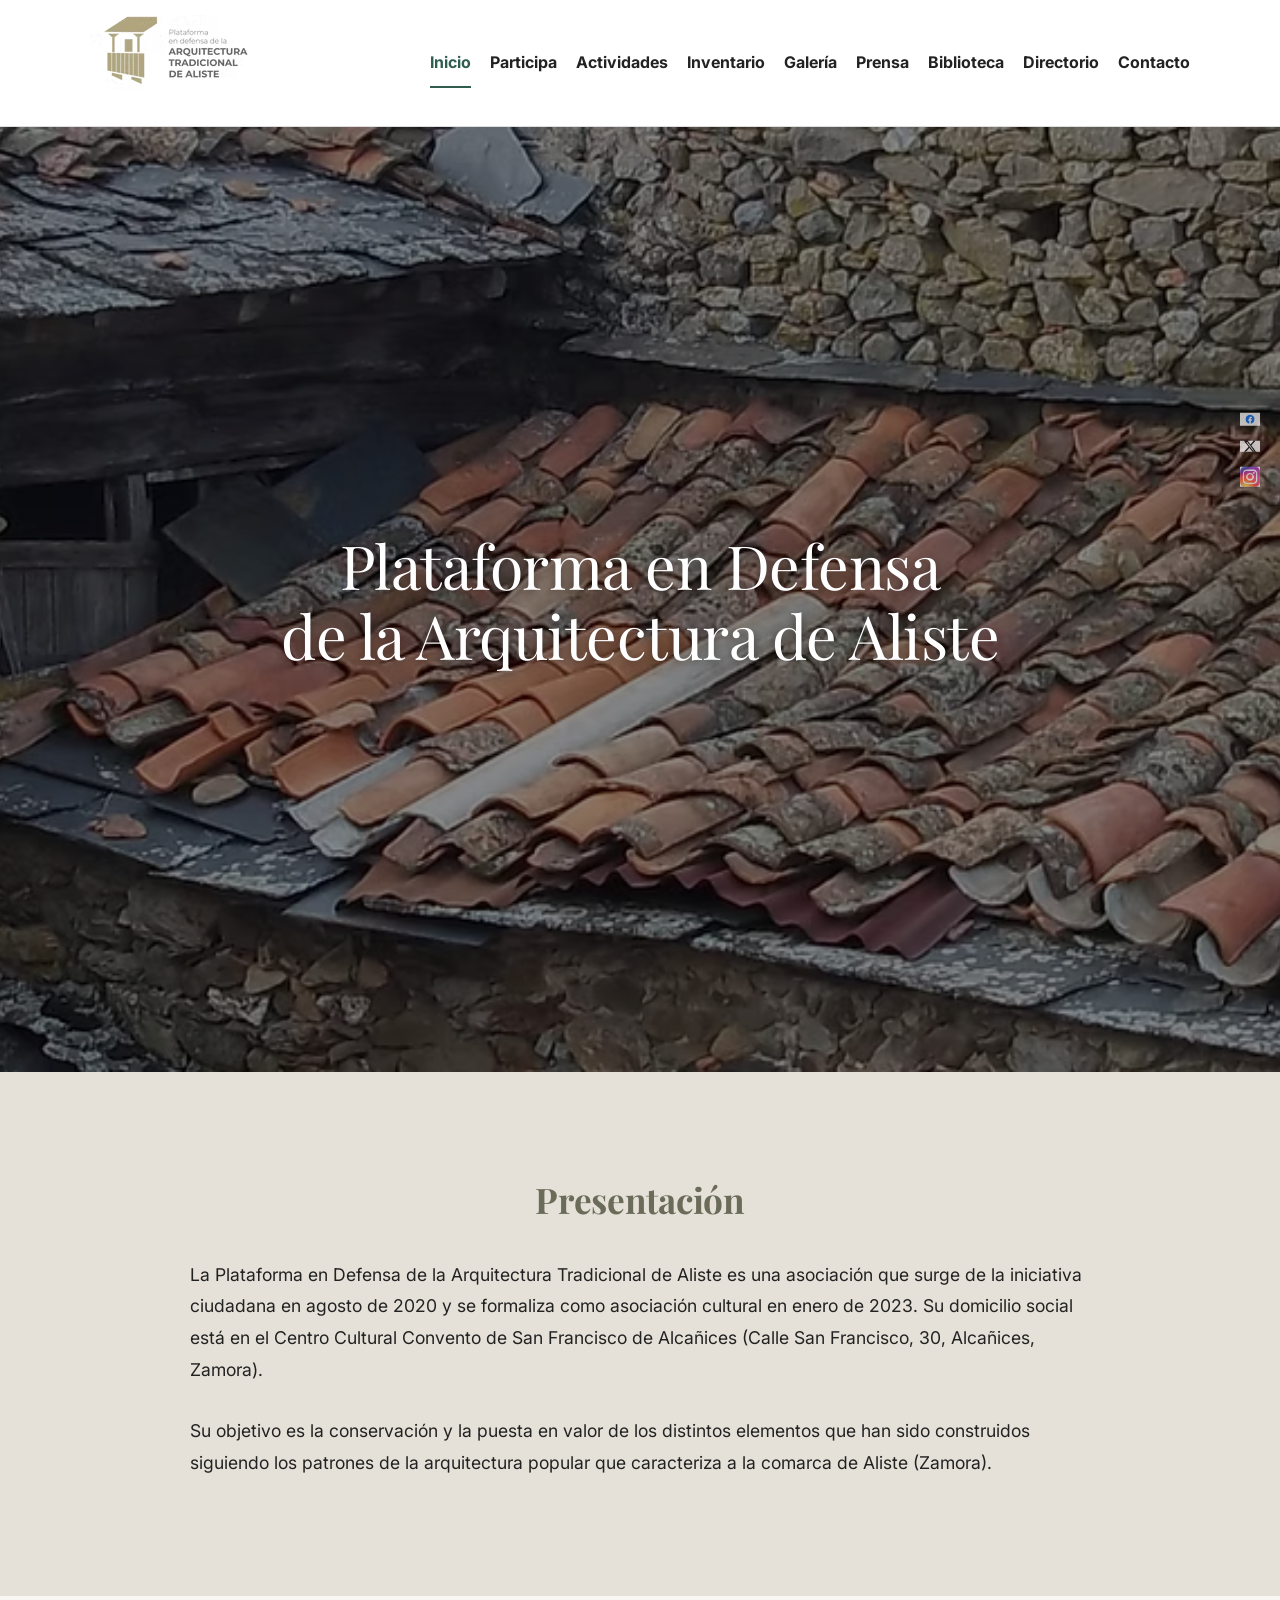
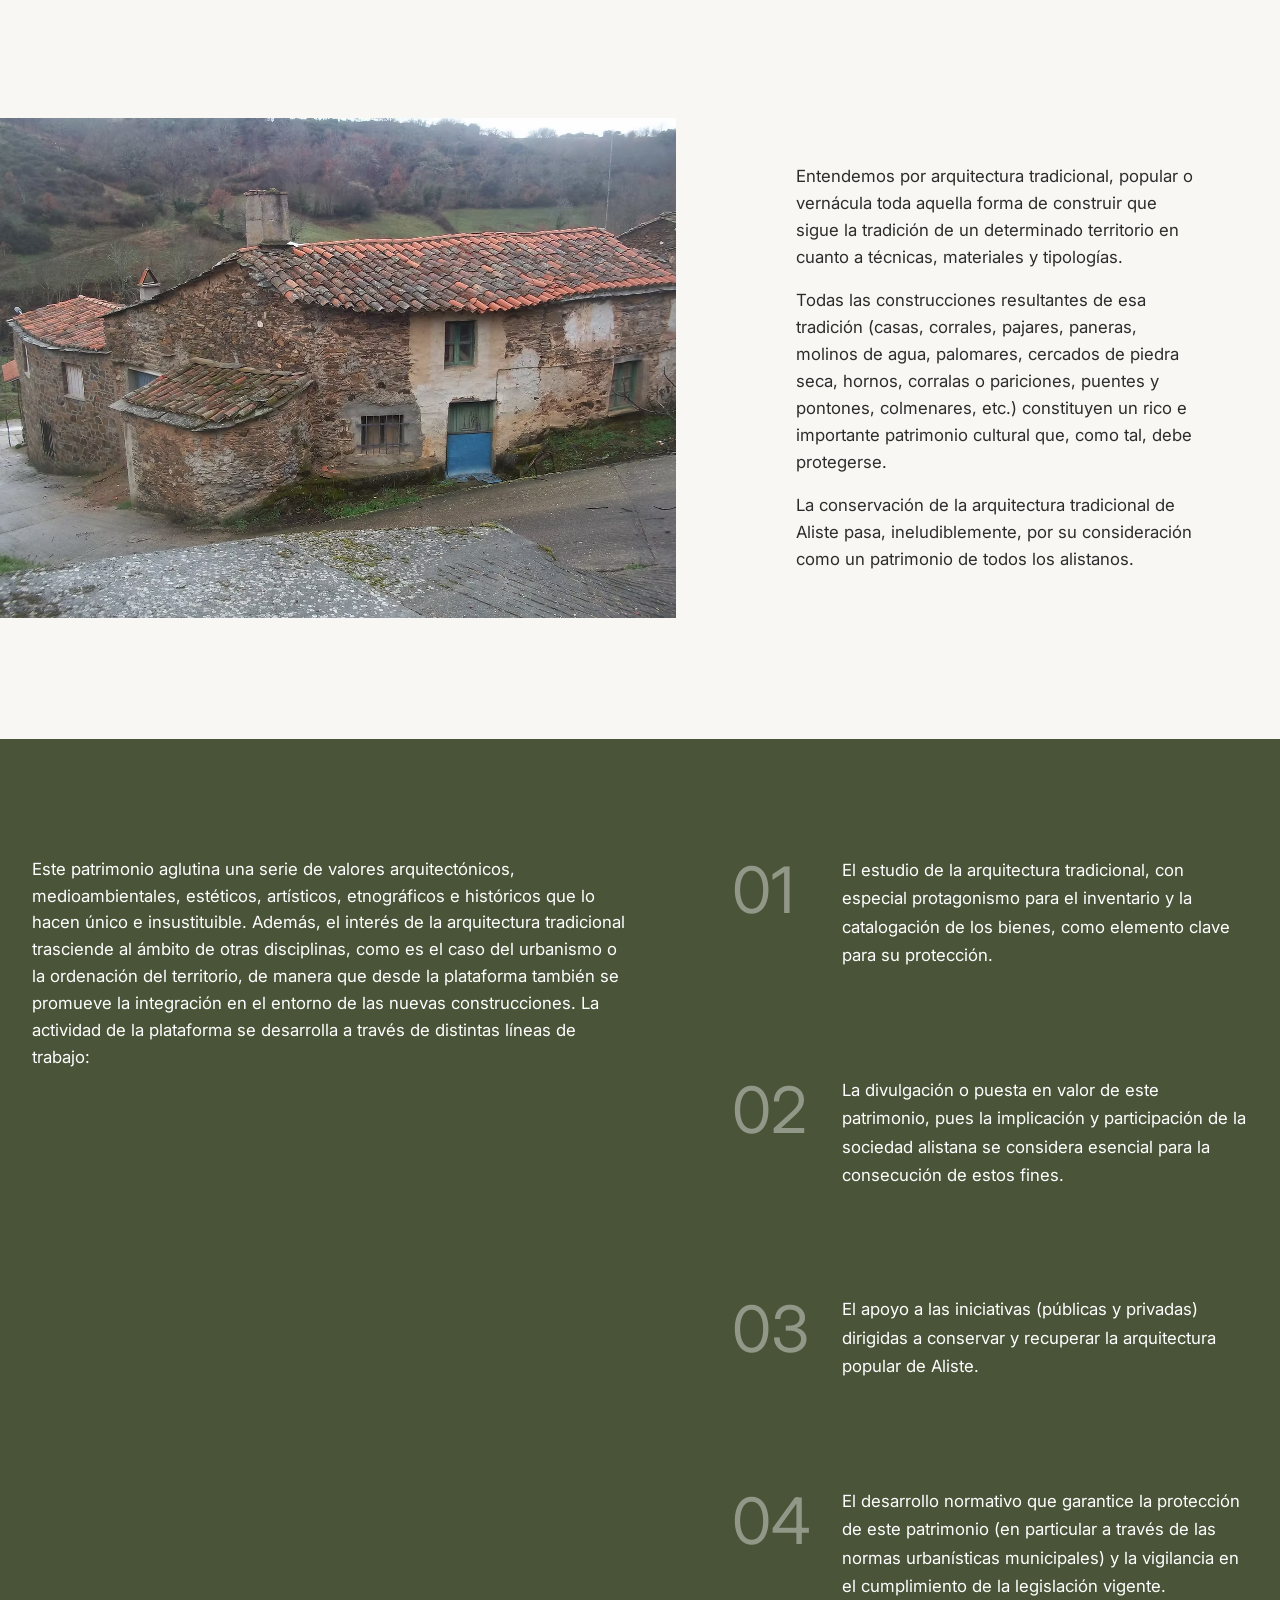
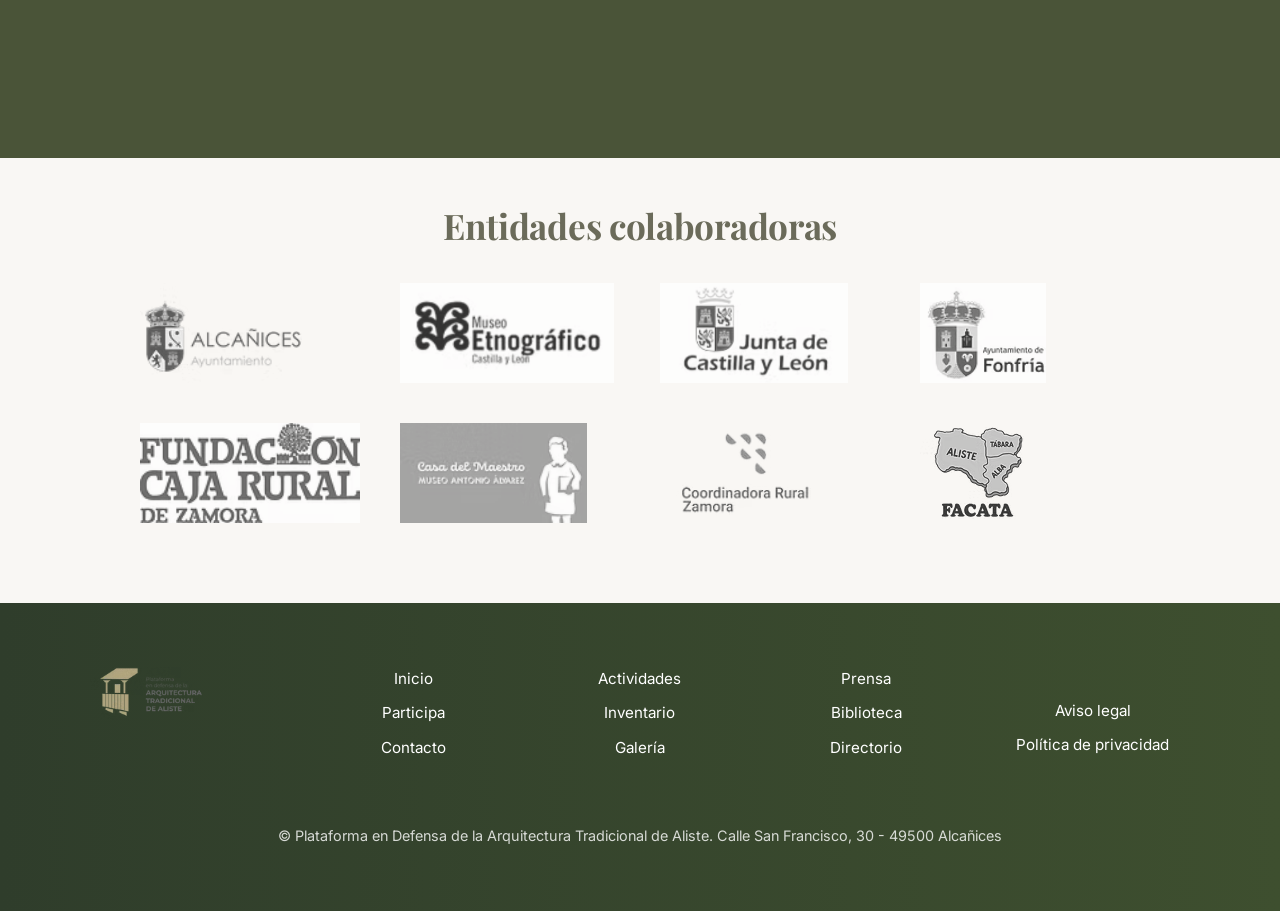
==== index.html @ 17a21d37 "mejora2 movil (prueba)" ====
<!DOCTYPE html>
<html lang="es">
<head>
    <meta charset="UTF-8">
    <meta name="viewport" content="width=device-width, initial-scale=1.0">  <!-- 👈 AÑADIR -->
    <title>Plataforma en Defensa de la Arquitectura Tradicional de Aliste</title>
    <link rel="stylesheet" href="styles.css">
    <link href="https://fonts.googleapis.com/css2?family=Inter&family=Playfair+Display&display=swap" rel="stylesheet">
</head>


<body>

<header>
    <div class="header-container">
        <h1 class="logo">
            <a href="index.html">
                <span class="sr-only">Aliste Arquitectura</span>
                <img src="images/Logo-300x300.avif" alt="Plataforma en defensa de la Arquitectura Tradicional de Aliste">
            </a>
        </h1>
        <button class="menu-toggle" aria-label="Abrir menú">
            <span></span>
            <span></span>
            <span></span>
        </button>
        <nav>
            <a href="index.html">Inicio</a>
            <a href="participa.html">Participa</a>
            <a href="actividades.html">Actividades</a>
            <a href="inventario.html">Inventario</a>
            <a href="galeria.html">Galería</a>
            <a href="prensa.html">Prensa</a>
            <a href="biblioteca.html">Biblioteca</a>
            <a href="directorio.html">Directorio</a>
            <a href="contacto.html">Contacto</a>
        </nav>  
    </div>
</header>

<main>

    <!-- HERO -->
<section class="hero">
    <h1>
        Plataforma en Defensa<br>
        de la Arquitectura de Aliste
    </h1>
</section>

    <!-- SOBRE -->
<section class="presentacion">
    <div class="container">

        <h2>Presentación</h2>

        <div class="presentacion-texto">
            <p>
             La Plataforma en Defensa de la Arquitectura Tradicional de Aliste es una asociación que surge de la iniciativa ciudadana en agosto de 2020 y se formaliza como asociación cultural en enero de 2023. Su domicilio social está en el Centro Cultural Convento de San Francisco de Alcañices (Calle San Francisco, 30, Alcañices, Zamora).
            </p>

            <p>     
            Su objetivo es la conservación y la puesta en valor de los distintos elementos que han sido construidos siguiendo los patrones de la arquitectura popular que caracteriza a la comarca de Aliste (Zamora).
            </p>
        </div>

    </div>
</section>

<section class="bloque-doble">

    <div class="bloque-imagen">
        <img src="images/tejado.avif" alt="">
    </div>

    <div class="bloque-texto">
        <div class="texto-wrapper">
        <p>

            Entendemos por arquitectura tradicional, popular o vernácula toda aquella forma de construir que sigue la tradición de un determinado territorio en cuanto a técnicas, materiales y tipologías.
        </p>
        <p>
            Todas las construcciones resultantes de esa tradición (casas, corrales, pajares, paneras, molinos de agua, palomares, cercados de piedra seca, hornos, corralas o pariciones, puentes y pontones, colmenares, etc.) constituyen un rico e importante patrimonio cultural que, como tal, debe protegerse.
        </p>
        <p>
            La conservación de la arquitectura tradicional de Aliste pasa, ineludiblemente, por su consideración como un patrimonio de todos los alistanos. 
        </p>
    </div>
        
    </div>

</section>

<section class="bloque-verde">

    <div class="container bloque-verde-grid">

        <!-- TEXTO -->
        <div>
            <p>
                Este patrimonio aglutina una serie de valores arquitectónicos, medioambientales, estéticos, artísticos, etnográficos e históricos que lo hacen único e insustituible. Además, el interés de la arquitectura tradicional trasciende al ámbito de otras disciplinas, como es el caso del urbanismo o la ordenación del territorio, de manera que desde la plataforma también se promueve la integración en el entorno de las nuevas construcciones.

                La actividad de la plataforma se desarrolla a través de distintas líneas de trabajo:            </p>
        </div>

        <!-- LISTA -->
        <div class="lista">

            <div class="item">
                <span class="numero">01</span>
                <p>
                    El estudio de la arquitectura tradicional, con especial protagonismo para el inventario y la catalogación de los bienes, como elemento clave para su protección.
                </p>
            </div>

            <div class="item">
                <span class="numero">02</span>
                <p>
                    La divulgación o puesta en valor de este patrimonio, pues la implicación y participación de la sociedad alistana se considera esencial para la consecución de estos fines.
                </p>
            </div>

            <div class="item">
                <span class="numero">03</span>
                <p>
                    El apoyo a las iniciativas (públicas y privadas) dirigidas a conservar y recuperar la arquitectura popular de Aliste.
                </p>
            </div>

            <div class="item">
                <span class="numero">04</span>
                <p>
                    El desarrollo normativo que garantice la protección de este patrimonio (en particular a través de las normas urbanísticas municipales) y la vigilancia en el cumplimiento de la legislación vigente.
                </p>
            </div>

        </div>

    </div>

</section>


</div> 

    <!-- COLABORADORES -->
    <section id="colaboradores">
        <h2>Entidades colaboradoras</h2>

        <div class="logos">
            <a href="https://www.alcanices.es" target="_blank">
            <img src="images/Ayto-Alcanices.avif" alt="Ayuntamiento de Alcañices">
            </a>
            <a href="https://www.alcanices.es" target="_blank">
                <img src="images/Muse-etno.png" alt="Museo Etnográfico">
             </a>
            <a href="https://www.alcanices.es" target="_blank">
                <img src="images/Jcyl.png" alt="Junta de Castilla y León">
            </a>
            <a href="https://www.alcanices.es" target="_blank">
                <img src="images/Ayto-Fonfria.avif" alt="Ayuntamiento de Fonfría">
            </a>
            <a href="https://www.alcanices.es" target="_blank">
                <img src="images/FUNDACION CAJA RURAL ZAMORA LETRA VERDE.avif" alt="Fundación Caja Rural de Zamora">
            </a>
            <a href="https://www.alcanices.es" target="_blank">
                <img src="images/Logo Casa del Maestro.avif" alt="Casa del Maestro">
            </a>
            <a href="https://www.alcanices.es" target="_blank">
                <img src="images/Logo Coordinadora Rural.avif" alt="Coordinadora Rural Zamora">
            </a>
            <a href="https://www.alcanices.es" target="_blank">
                <img src="images/Logo FACATA.avif" alt="FACATA">
            </a>
        </div>
    </section>
</div>
</main>

<footer class="footer">

    <div class="footer-container">

        <!-- Logo -->
        <div class="footer-col">
            <a href="index.html" class="footer-logo">
                <img src="images/Logo-300x300.avif" alt="Aliste Arquitectura">
            </a>
        </div>

        <!-- Columna 1 -->
        <div class="footer-col">
            <a href="index.html">Inicio</a>
            <a href="participa.html">Participa</a>
            <a href="contacto.html">Contacto</a>
        </div>

        <!-- Columna 2 -->
        <div class="footer-col">
            <a href="actividades.html">Actividades</a>
            <a href="inventario.html">Inventario</a>
            <a href="galeria.html">Galería</a>
        </div>

        <!-- Columna 3 -->
        <div class="footer-col">
            <a href="prensa.html">Prensa</a>
            <a href="biblioteca.html">Biblioteca</a>
            <a href="directorio.html">Directorio</a>
        </div>

        <!-- Legal -->
        <div class="footer-col footer-legal">
            <a href="#">Aviso legal</a>
            <a href="#">Política de privacidad</a>
        </div>

    </div>

    <div class="footer-bottom">
        © Plataforma en Defensa de la Arquitectura Tradicional de Aliste.
        Calle San Francisco, 30 - 49500 Alcañices
    </div>

</footer>

<div class="social-fixed">
    <a href="#"><img src="images/facebook.png" alt="Facebook"></a>
    <a href="#"><img src="images/X.png" alt="X"></a>
    <a href="#"><img src="images/Instagram.jpeg" alt="Instagram"></a>
</div>

<div class="menu-overlay"></div>

<script src="script.js"></script>

</body>
</html>
---- styles.css ----
/* RESET BÁSICO */
body {
    margin: 0;
    font-family: var(--font-main);
    color: var(--color-text);
    background: #f9f7f4;
    line-height: 1.6;
}
/* CONTENIDO CENTRADO */
main {
    margin: 0;
}

nav a.active {
    color: var(--color-primary);
}

.container {
    max-width: var(--max-width);
    margin: 0 auto;
    padding: 0 var(--space-md);
}


/* TÍTULOS */
h1, h2, h3 {
    margin-top: 0;
    font-family: var(--font-heading);
}
h1, h2 {
    letter-spacing: -0.3px;
}

h2 {
    font-size: 2.2rem;
    color: #6b6b5a;
}
/* HEADER */
header {
    background: white;
    border-bottom: 1px solid #ddd;
    position: sticky;
    top: 0;
    z-index: 1000;
}

.header-container {
    max-width: var(--max-width);
    margin: auto;
    padding: 15px;

    display: flex;
    justify-content: space-between;
    align-items: center;
    position: relative;
}



.hero {
    position: relative;
    background-image: url("images/Tejado-inicio.avif");
    background-size: cover;
    background-position: center;
    height: 85vh;

    display: flex;
    justify-content: center;
    align-items: center;
    text-align: center;
}

.hero h1 {
    position: relative;
    z-index: 1;

    font-family: var(--font-heading);
    color: white;

    font-size: 3.8rem;
    line-height: 1.15;
    font-weight: 400;

    letter-spacing: -0.5px;

    max-width: 850px;
    margin: 0 auto;
    text-shadow: 0 2px 10px rgba(0,0,0,0.4);
    text-align: center;
}

.hero::before {
    content: "";
    position: absolute;
    inset: 0;
    background: rgba(0,0,0,0.45);
}

/* MENÚ */

nav a {
    margin-left: 15px;
    text-decoration: none;
    color: var(--color-text);
    font-weight: bold;
    position: relative;
    padding: 12px 0;
}

nav a::after {
    content: "";
    position: absolute;
    left: 0;
    bottom: -4px;
    width: 0;
    height: 2px;
    background: var(--color-primary);
    transition: width 0.3s;
}

nav a:hover::after,
nav a.active::after {
    width: 100%;
}

/* SECCIONES */
section {
    padding: 90px 0;
}

/* FOOTER */
footer {
    background: #333;
    color: white;
    text-align: center;
    padding: 20px;
    margin-top: 40px;
}

#colaboradores {
    text-align: center;
    padding: 40px;
}

.logos {
    display: grid;
    grid-template-columns: repeat(4, 1fr);
    gap: 40px;
    max-width: 1000px;
    margin: 0 auto;
}

.logos img {
    height: 100px;
    filter: grayscale(100%);
    opacity: 0.8;
}

.logos img:hover {
    filter: none;
    opacity: 1;
}
.logos a {
    display: block;
    cursor: pointer;
}

.logos a:hover img {
    filter: none;
    opacity: 1;
}


:root {
  /* Colores */
  --color-primary: #2f5d50;
  --color-secondary: #c2a878;
  --color-bg: #ffffff;
  --color-text: #222222;

  /* Tipografía */
  --font-main: 'Inter', sans-serif;
  --font-heading: 'Playfair Display', serif;

  /* Espaciado */
  --space-xs: 8px;
  --space-sm: 16px;
  --space-md: 32px;
  --space-lg: 64px;

  /* Layout */
  --max-width: 1100px;
}

/* Escala tipográfica tipo Wix */
h2 { font-size: 2.2rem; }
p  { font-size: 1.05rem; }

/* Mejor lectura global */


img {
    max-width: 100%;
    display: block;
}

.sr-only {
    position: absolute;
    left: -9999px;
}

/* ===== INVENTARIO CARDS ===== */

.inventario-grid {
    display: grid;
    grid-template-columns: repeat(2, 1fr);
    gap: var(--space-md);
}

/* Card clicable */
.card {
    position: relative;
    display: block;
    overflow: hidden;
    text-decoration: none;
    color: inherit;
}

/* Imagen */
.card img {
    width: 100%;
    height: 300px;
    object-fit: cover;
    transition: transform 0.3s ease;
}

/* Overlay inferior */
.card-title {
    position: absolute;
    bottom: 0;
    width: 100%;

    background: rgba(255,255,255,0.75);
    padding: 12px;

    font-size: 1.4rem;
}

/* Hover suave (detalle pro) */
.card:hover img {
    transform: scale(1.05);
}

.button {
    display: inline-block;
    margin: var(--space-md) 0;
    padding: 12px 20px;
    background: var(--color-secondary);
    color: white;
    text-decoration: none;
}

/* ===== FOOTER ===== */

.footer {
    background: linear-gradient(to right, #2f3d2b, #3e4f2f);
    color: white;
    padding: var(--space-lg) var(--space-md);
    font-size: 0.95rem;
}

.footer-container {
    max-width: var(--max-width);
    margin: 0 auto;

    display: grid;
    grid-template-columns: repeat(5, 1fr);
    gap: var(--space-md);
    align-items: start;
}

/* Logo */
.footer-logo img {
    width: 120px;
}

/* Columnas */
.footer-col {
    display: flex;
    flex-direction: column;
    gap: 10px;
}

.footer-col a {
    color: white;
    text-decoration: none;
}

.footer-col a:hover {
    text-decoration: underline;
}

/* Legal */
.footer-legal {
    margin-top: var(--space-md);
}

/* Parte inferior */
.footer-bottom {
    text-align: center;
    margin-top: var(--space-lg);
    font-size: 0.9rem;
    opacity: 0.8;
}

.presentacion {
    background: #e6e1d8;
    padding: 100px 0;

}

.presentacion h2 {
    text-align: center;
}

.presentacion .container {
    max-width: 900px;
}

.presentacion-texto p {
    font-size: 1.1rem;
    line-height: 1.8;
    margin-top: 30px;
}

.bloque-doble {
    display: grid;
    grid-template-columns: 1.2fr 1fr;
    gap: 40px;
    align-items: center;
}

.bloque-imagen img {
    width: 100%;
    height: 100%;
    object-fit: cover;
    height: 500px;
}

.bloque-texto {
    display: flex;
    align-items: center;
    padding: 60px 80px;
}

.texto-wrapper {
    max-width: 500px;
}

.texto-wrapper p {
    margin-bottom: var(--space-sm);
    line-height: 1.6;
    text-align: left;
    opacity: 0.95;
}

.bloque-verde {
    background: #4a5438;
    color: white;
    padding: 100px 0;
    font-size: 1.05rem;
}

.bloque-verde-grid {
    display: grid;
    grid-template-columns: 1.2fr 1fr;
    gap: 80px;
    align-items: start;
}

.bloque-verde-grid > div:first-child {
    max-width: 600px;
}

.bloque-verde .container {
    max-width: 1300px;
}

/* Lista */
.lista {
    display: flex;
    flex-direction: column;
    gap: var(--space-md);
}

.item {
    display: flex;
    gap: 30px;
    margin-bottom: 40px;
}

.item p {
    max-width: 500px;
    line-height: 1.7;
}

.numero {
    font-size: 4rem;
    color: rgba(255,255,255,0.4);
    min-width: 80px;
}

.social-fixed {
    position: fixed;
    right: 20px;
    top: 50%;
    transform: translateY(-50%);
    display: flex;
    flex-direction: column;
    gap: 15px;
}

.social-fixed img {
    width: 20px;
    opacity: 0.7;
}

.social-fixed img:hover {
    opacity: 1;
}

.menu-toggle {
    display: none;
    width: 30px;
    height: 25px;
    position: relative;
    cursor: pointer;
    background: none;
    border: none;
    z-index: 1100;
}


@media (max-width: 768px) {

    /* HERO */
    .hero {
        height: 45vh;              /* más compacto */
        padding: 0 20px;
        align-items: flex-end;     /* baja el texto */
        padding-bottom: 40px;
    }

    .hero h1 {
        font-size: 1.9rem;         /* más equilibrado */
        line-height: 1.25;
        text-align: center;
    }

        .hero::before {
        background: rgba(0,0,0,0.5);
    }

    .social-fixed {
        display: none;
    }

    /* PRESENTACIÓN */
    .presentacion .container {
        padding: 0 20px;
    }

    .presentacion-texto p {
        font-size: 1rem;
    }


/* ocultamos menú por defecto */
nav {
    position: fixed;
    top: 70px;
    left: 0;
    width: 100%;
    height: calc(100dvh - 70px);
    padding-top: 100px;
    background: white;
    z-index: 1002;

    transform: translateY(-100%);
    opacity: 0;
    transition: transform 0.3s ease, opacity 0.3s ease;

    pointer-events: none;   /* 👈 CLAVE */
}

/* cuando está activo */
nav.active {
    transform: translateY(0);
    display: flex;
    flex-direction: column;
    align-items: center;

    pointer-events: auto;   /* 👈 CLAVE */
    opacity: 1;
    justify-content: flex-start;
    padding-top: 120px;
}

/* enlaces */
nav a {
    margin: 10px 0;
    font-size: 1.2rem;
    font-weight: 500;
    padding: 14px 0;
    border-bottom: 1px solid #eee;
    width: 80%;
}


    /* BLOQUE DOBLE */
    .bloque-doble {
        grid-template-columns: 1fr;
    }

    .bloque-imagen img {
        height: 300px;
    }

    .bloque-texto {
        padding: 30px 20px;
    }

    /* BLOQUE VERDE */
    .bloque-verde-grid {
        grid-template-columns: 1fr;
        gap: 40px;
    }

    .bloque-verde .container {
        padding: 0 20px;
    }

    /* LISTA */
    .item {
        gap: 15px;
    }

    .numero {
        font-size: 2.5rem;
        min-width: 50px;
    }

    /* LOGOS */
    .logos {
        grid-template-columns: repeat(2, 1fr);
        gap: 20px;
    }

    .logos img {
        height: 80px;
    }

    /* HEADER (temporal) */

    /* SOCIAL */
    .social-fixed {
        right: 10px;
        gap: 10px;
    }

    .social-fixed img {
        width: 18px;
    }

    .footer-content 
    {
        flex-direction: column;
        align-items: center;
        text-align: center;
        gap: 30px;
    }

    /* FOOTER RESPONSIVE */
    footer .container {
        flex-direction: column !important;
        align-items: center;
        text-align: center;
        gap: 30px;
    }

    footer .footer-links {
        flex-direction: column !important;
        gap: 10px;
    }

    footer .footer-links a {
        text-align: center;
    }

    .footer-links {
        flex-direction: column;
        gap: 10px;
    }

    .footer-links a {
        font-size: 1rem;
    }

    .footer-logo img {
        height: 60px;
    }

    .footer-bottom {
        font-size: 0.9rem;
        padding: 0 20px;
    }

        /* FOOTER RESPONSIVE REAL */
    .footer-container {
        display: flex;
        flex-direction: column;
        align-items: center;
        text-align: center;
        gap: 25px;
    }

    .footer-col {
        width: 100%;
        align-items: center;
    }

    .footer-col a {
        text-align: center;
    }
.menu-toggle {
    display: block;
}

}


.menu-toggle span {
    position: absolute;
    height: 3px;
    width: 100%;
    background: #333;
    left: 0;
    transition: 0.3s;
    border-radius: 2px;
    
}

.menu-toggle span:nth-child(1) { top: 0; }
.menu-toggle span:nth-child(2) { top: 10px; }
.menu-toggle span:nth-child(3) { top: 20px; }

.menu-toggle.active span:nth-child(1) {
    transform: rotate(45deg);
    top: 10px;
}

.menu-toggle.active span:nth-child(2) {
    opacity: 0;
}

.menu-toggle.active span:nth-child(3) {
    transform: rotate(-45deg);
    top: 10px;
}

.menu-overlay {
    position: fixed;
    inset: 0;
    background: rgba(0,0,0,0.25);

    opacity: 0;
    visibility: hidden;
    pointer-events: none;

    transition: opacity 0.3s ease;
    z-index: 1000;
}

.menu-overlay.active {
    opacity: 1;
    visibility: visible;
    pointer-events: auto;
}


nav {
    z-index: 1002;
}

nav a:active {
    background: #f2f2f2;
}

body.menu-open {
    overflow: hidden;
}
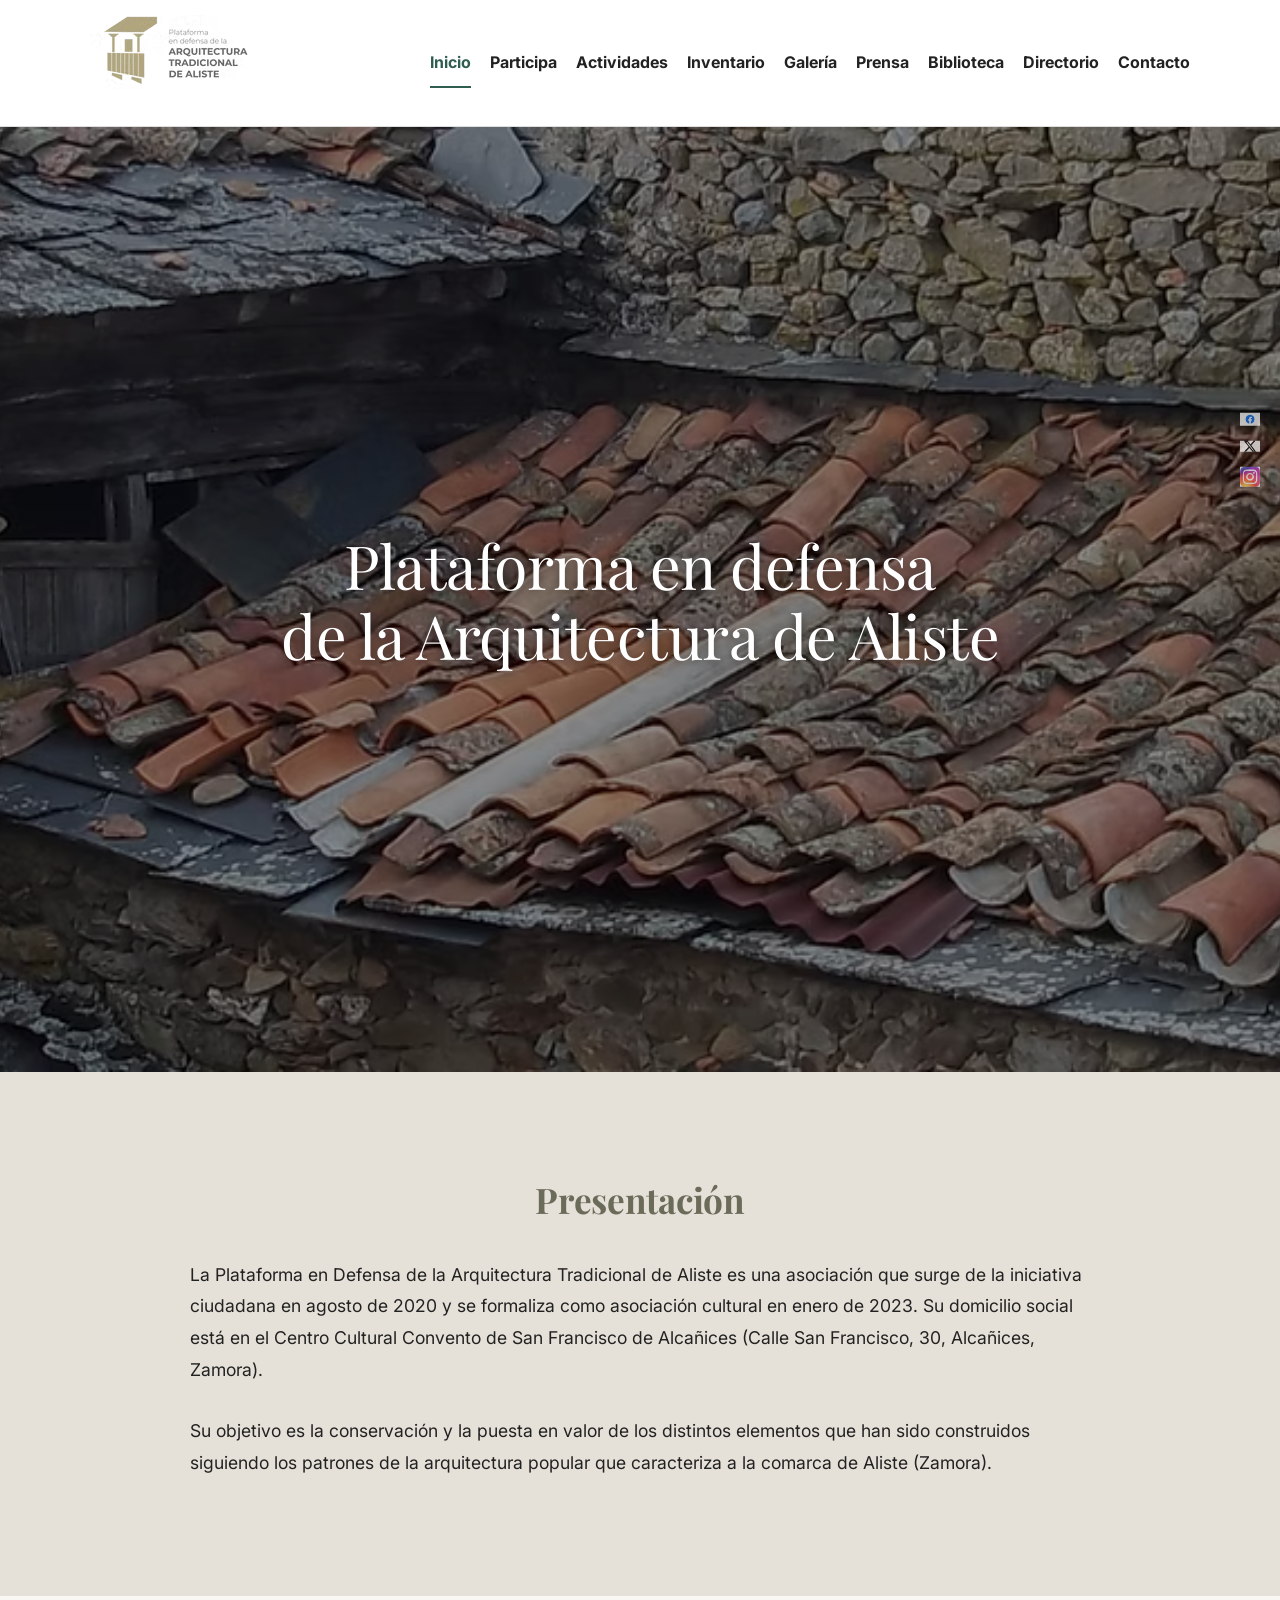
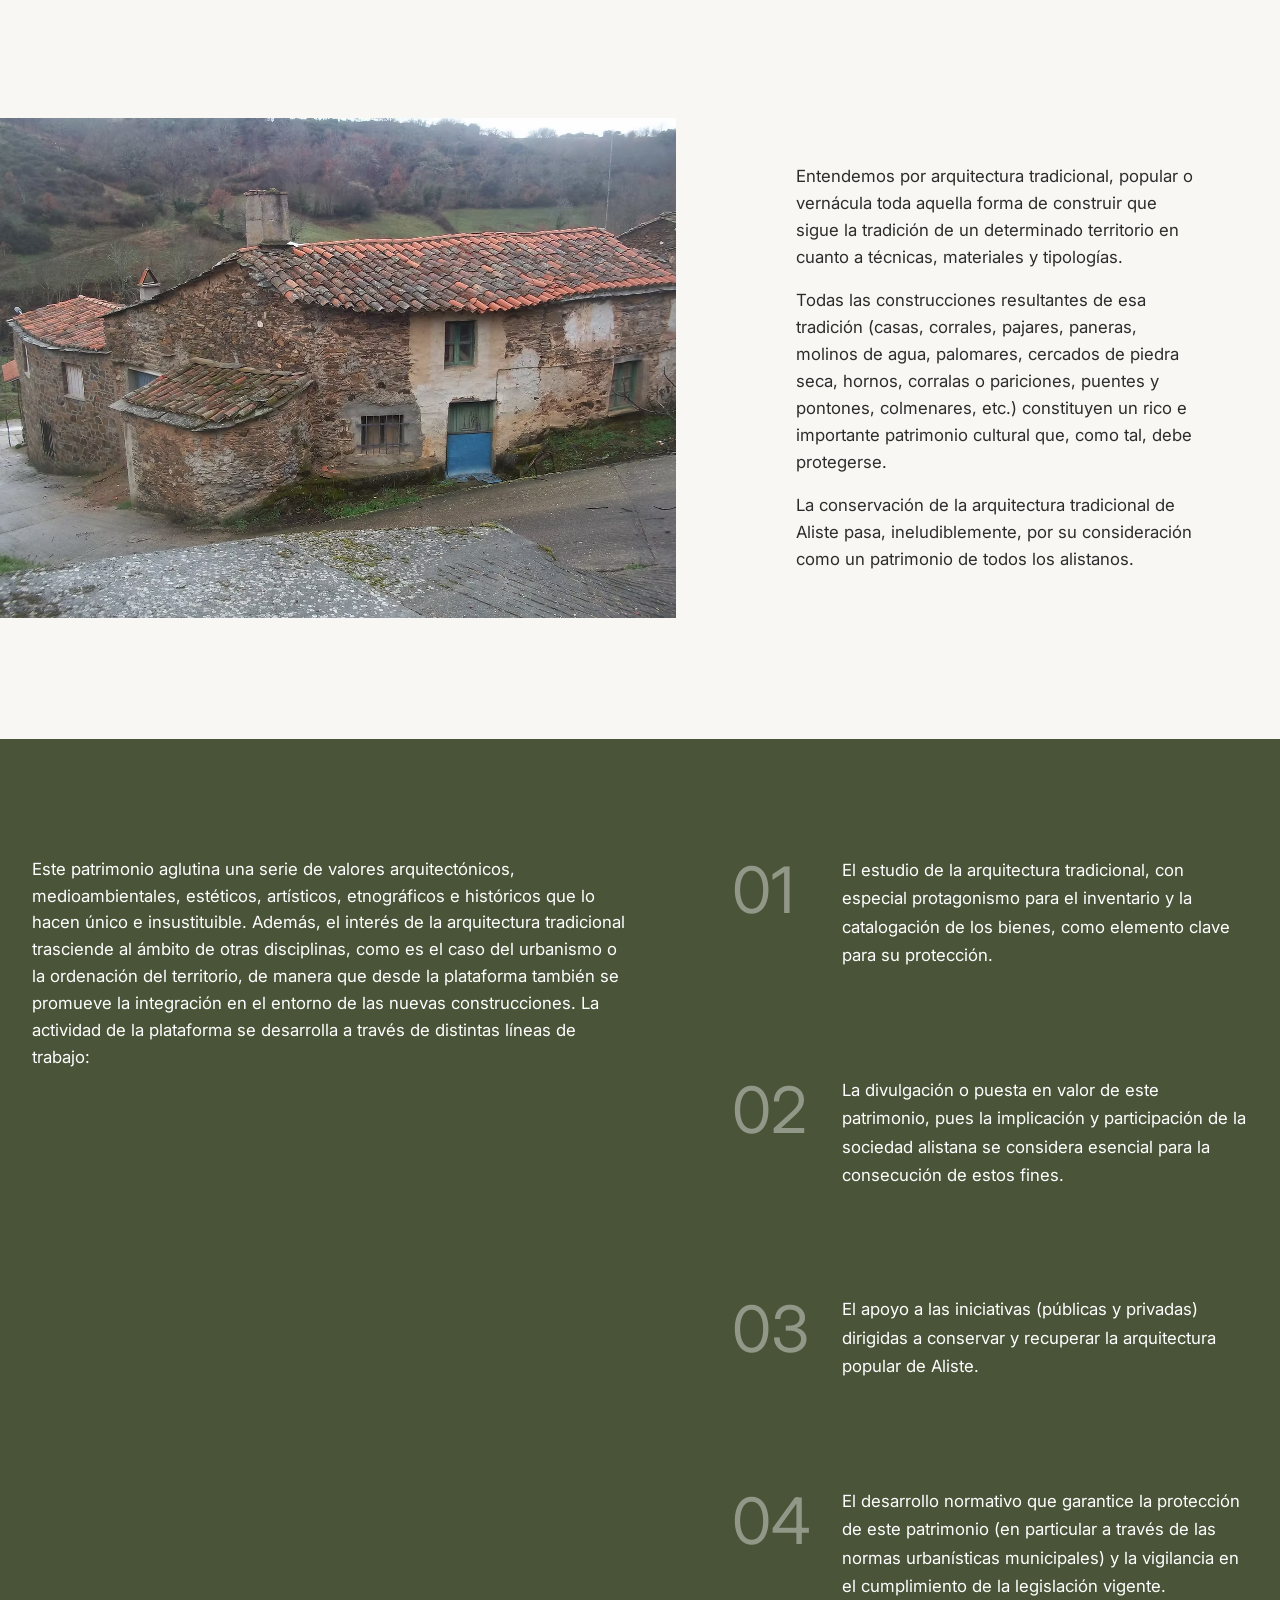
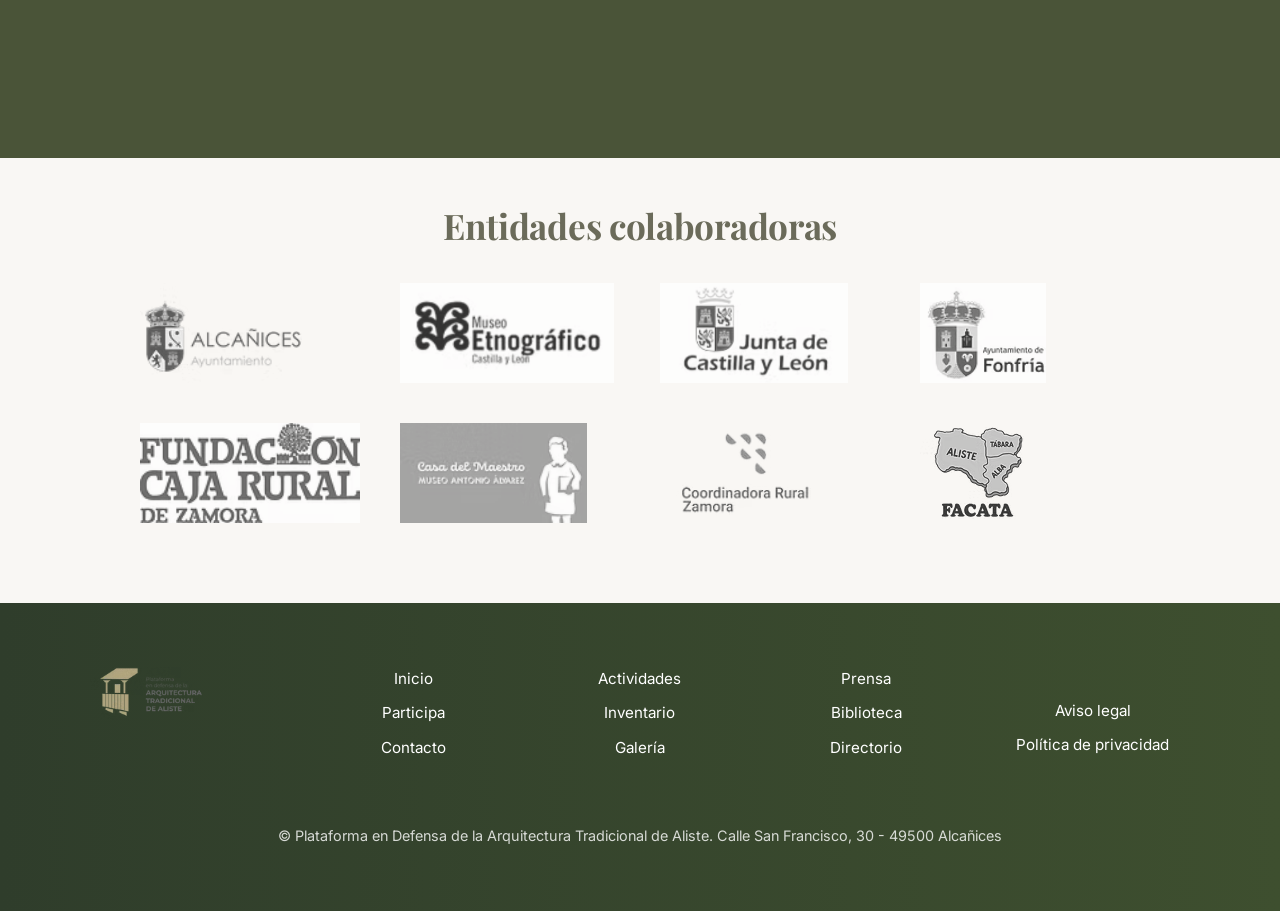
==== commit 6848e446: "mejora2 movil (prueba2)" ====
--- a/index.html
+++ b/index.html
@@ -16,7 +16,7 @@
         <h1 class="logo">
             <a href="index.html">
                 <span class="sr-only">Aliste Arquitectura</span>
-                <img src="images/Logo-300x300.avif" alt="Plataforma en defensa de la Arquitectura Tradicional de Aliste">
+                <img src="images/Logo-300x300.avif" alt="Plataforma en Defensa de la Arquitectura Tradicional de Aliste">
             </a>
         </h1>
         <button class="menu-toggle" aria-label="Abrir menú">
@@ -43,7 +43,7 @@
     <!-- HERO -->
 <section class="hero">
     <h1>
-        Plataforma en Defensa<br>
+        Plataforma en defensa<br>
         de la Arquitectura de Aliste
     </h1>
 </section>
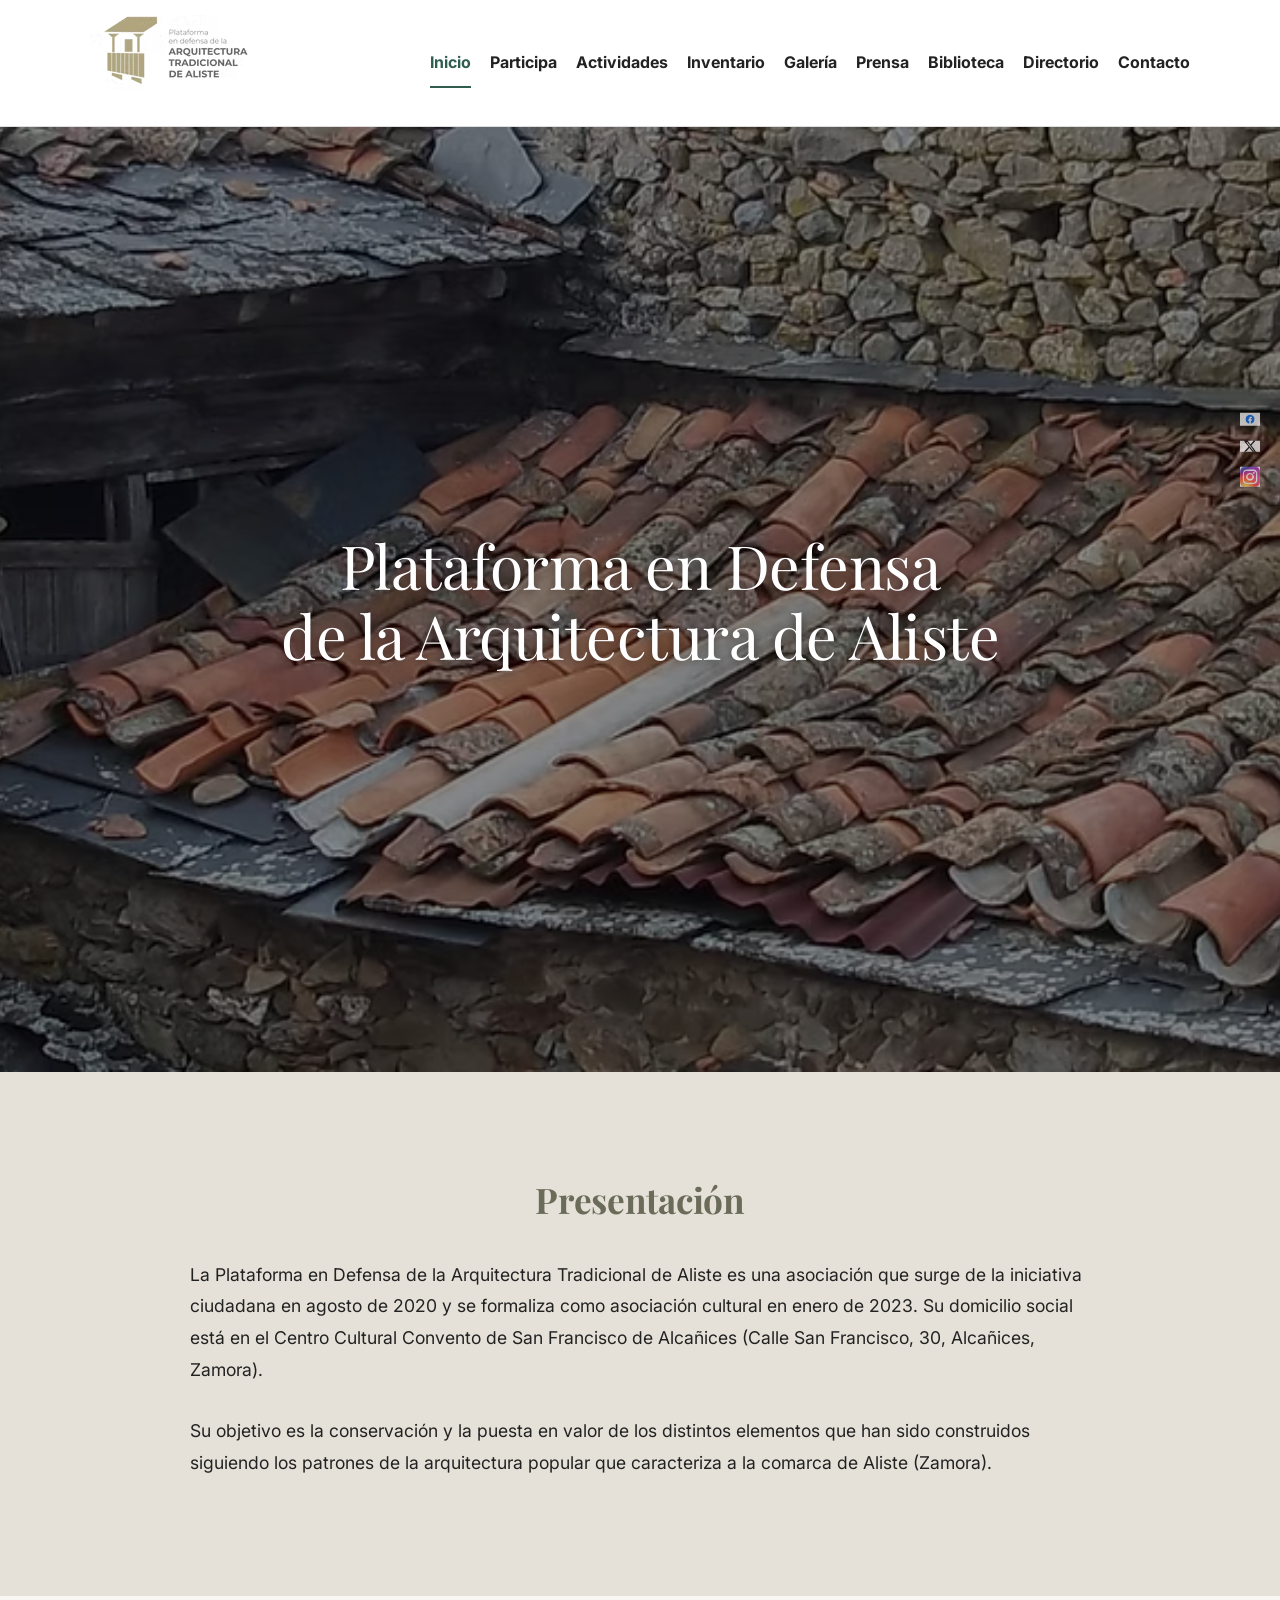
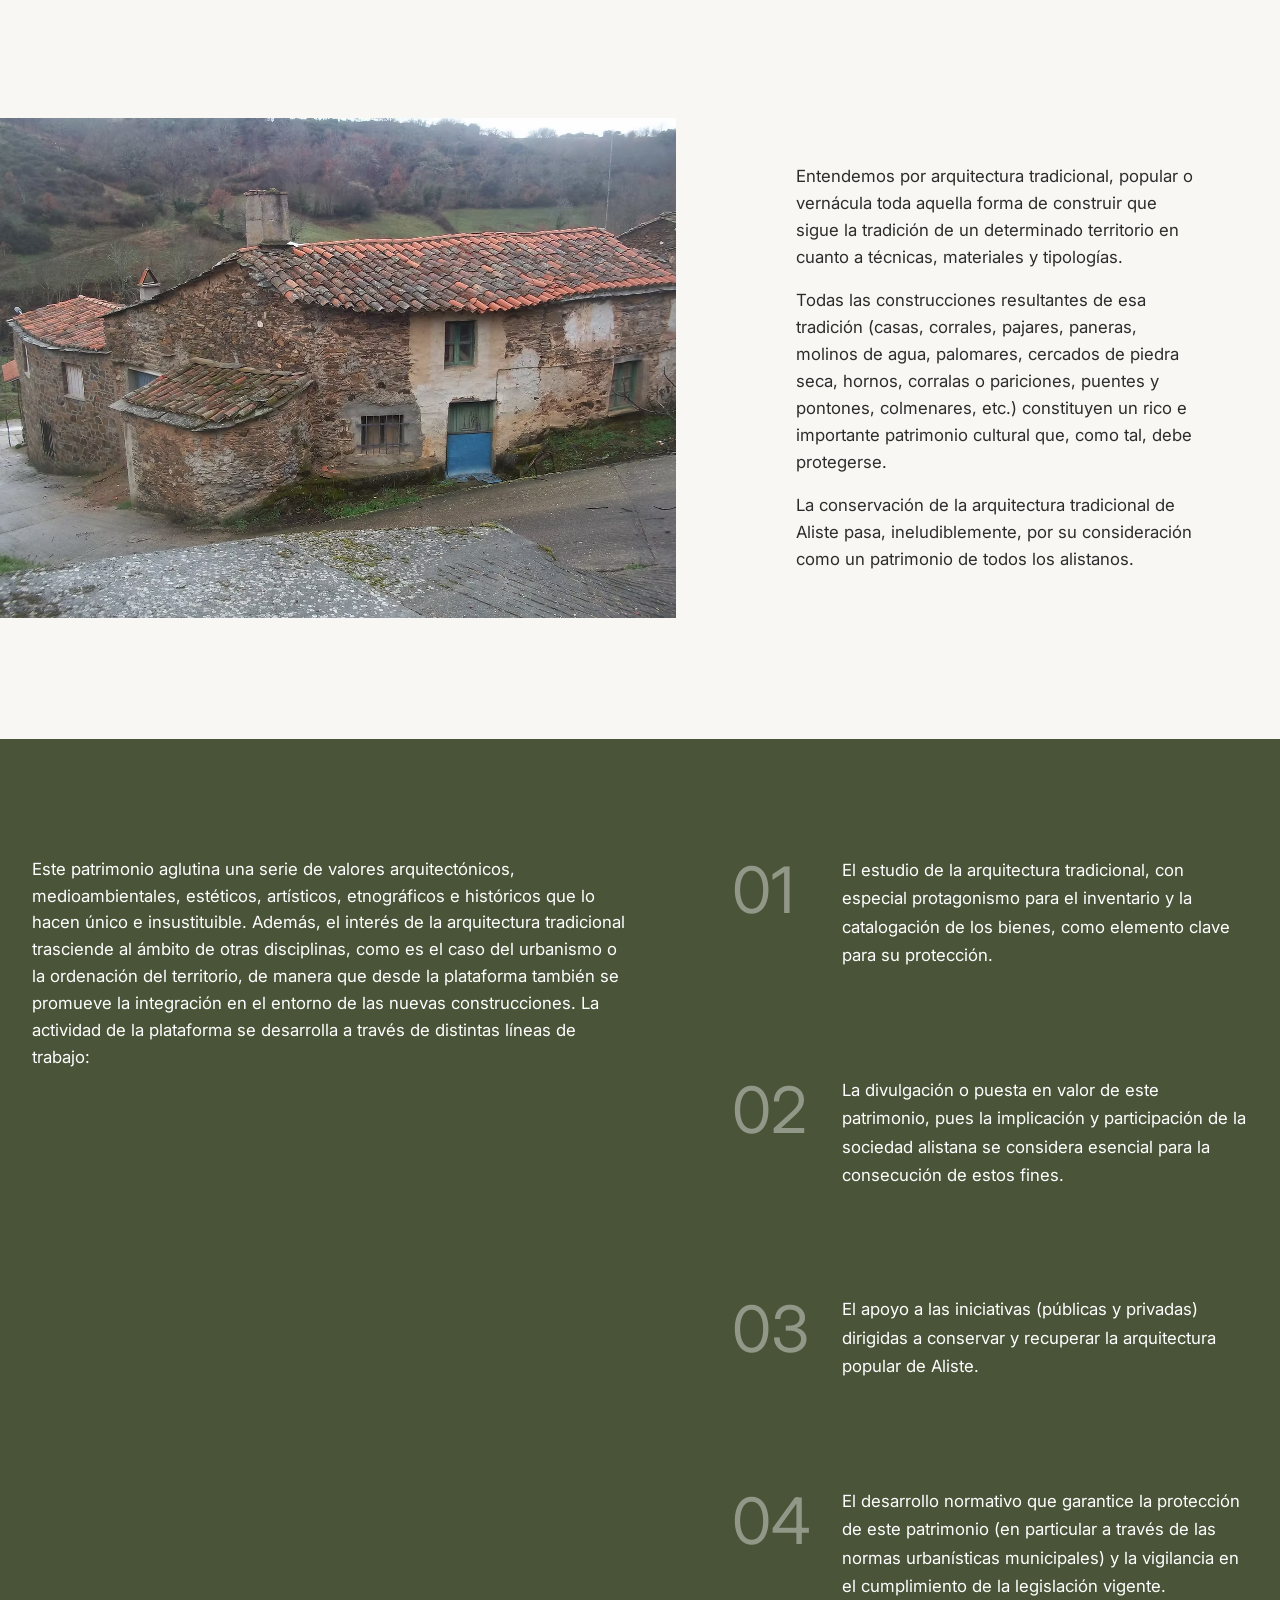
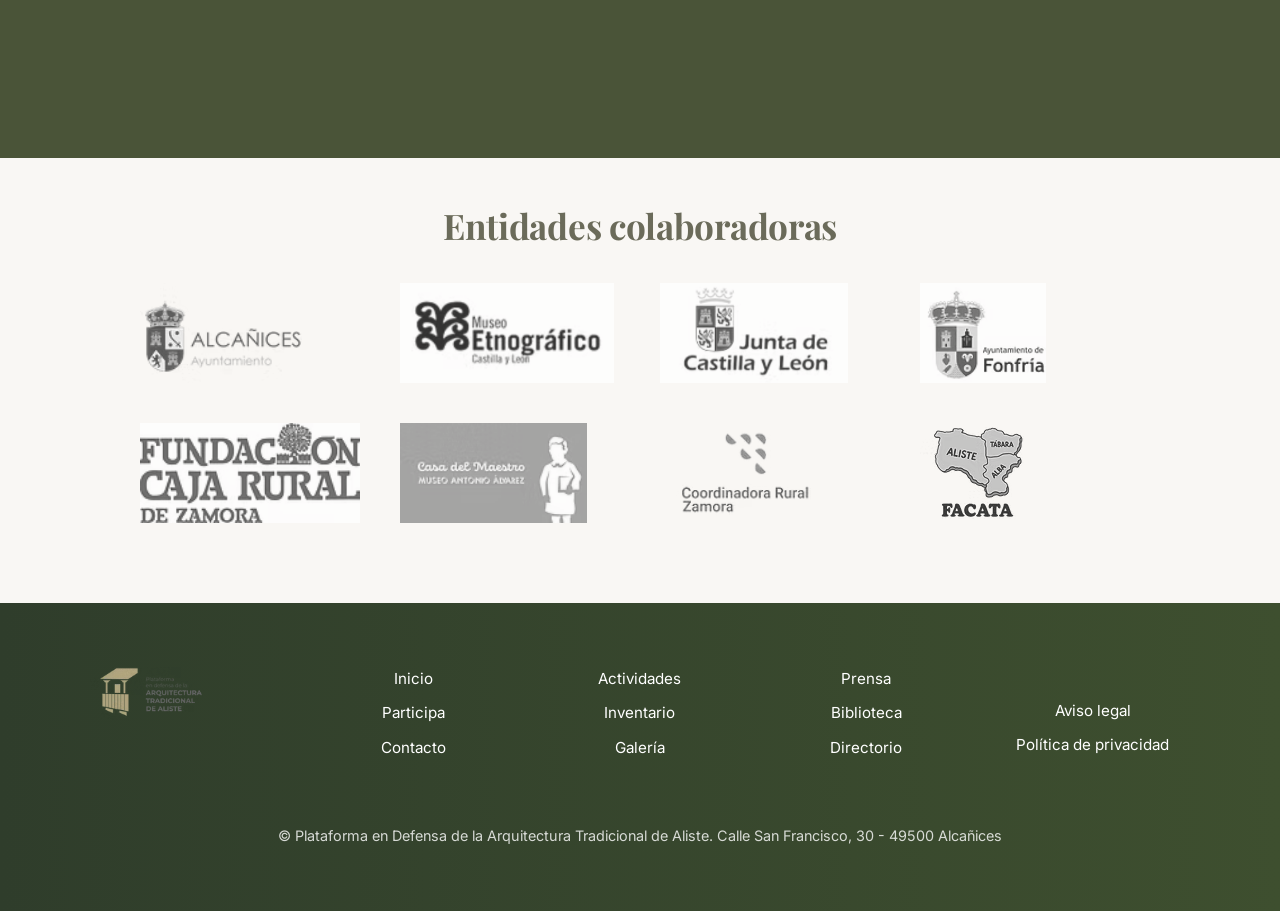
==== commit b6fa8079: "mejora2 movil (prueba4)" ====
--- a/index.html
+++ b/index.html
@@ -43,7 +43,7 @@
     <!-- HERO -->
 <section class="hero">
     <h1>
-        Plataforma en defensa<br>
+        Plataforma en Defensa<br>
         de la Arquitectura de Aliste
     </h1>
 </section>
--- a/styles.css
+++ b/styles.css
@@ -39,9 +39,9 @@
 header {
     background: white;
     border-bottom: 1px solid #ddd;
-    position: sticky;
+    position: relative;
     top: 0;
-    z-index: 1000;
+    z-index: 1100;
 }
 
 .header-container {
@@ -478,11 +478,11 @@
 /* ocultamos menú por defecto */
 nav {
     position: fixed;
-    top: 70px;
+    top: 0;
     left: 0;
     width: 100%;
-    height: calc(100dvh - 70px);
-    padding-top: 100px;
+    height: 100vh;
+
     background: white;
     z-index: 1002;
 
@@ -490,30 +490,27 @@
     opacity: 0;
     transition: transform 0.3s ease, opacity 0.3s ease;
 
-    pointer-events: none;   /* 👈 CLAVE */
-}
-
+    pointer-events: none;
+
+    overflow-y: auto;
+    -webkit-overflow-scrolling: touch;
+
+    padding-top: 90px; /* 👈 deja espacio para header */
+}
 /* cuando está activo */
 nav.active {
     transform: translateY(0);
-    display: flex;
-    flex-direction: column;
-    align-items: center;
-
-    pointer-events: auto;   /* 👈 CLAVE */
     opacity: 1;
-    justify-content: flex-start;
-    padding-top: 120px;
+    pointer-events: auto;
 }
 
 /* enlaces */
 nav a {
-    margin: 10px 0;
-    font-size: 1.2rem;
-    font-weight: 500;
-    padding: 14px 0;
+    display: block;
+    width: 100%;
+    padding: 18px 20px;
+    font-size: 1.1rem;
     border-bottom: 1px solid #eee;
-    width: 80%;
 }
 
 
@@ -700,4 +697,3 @@
     overflow: hidden;
 }
 
-
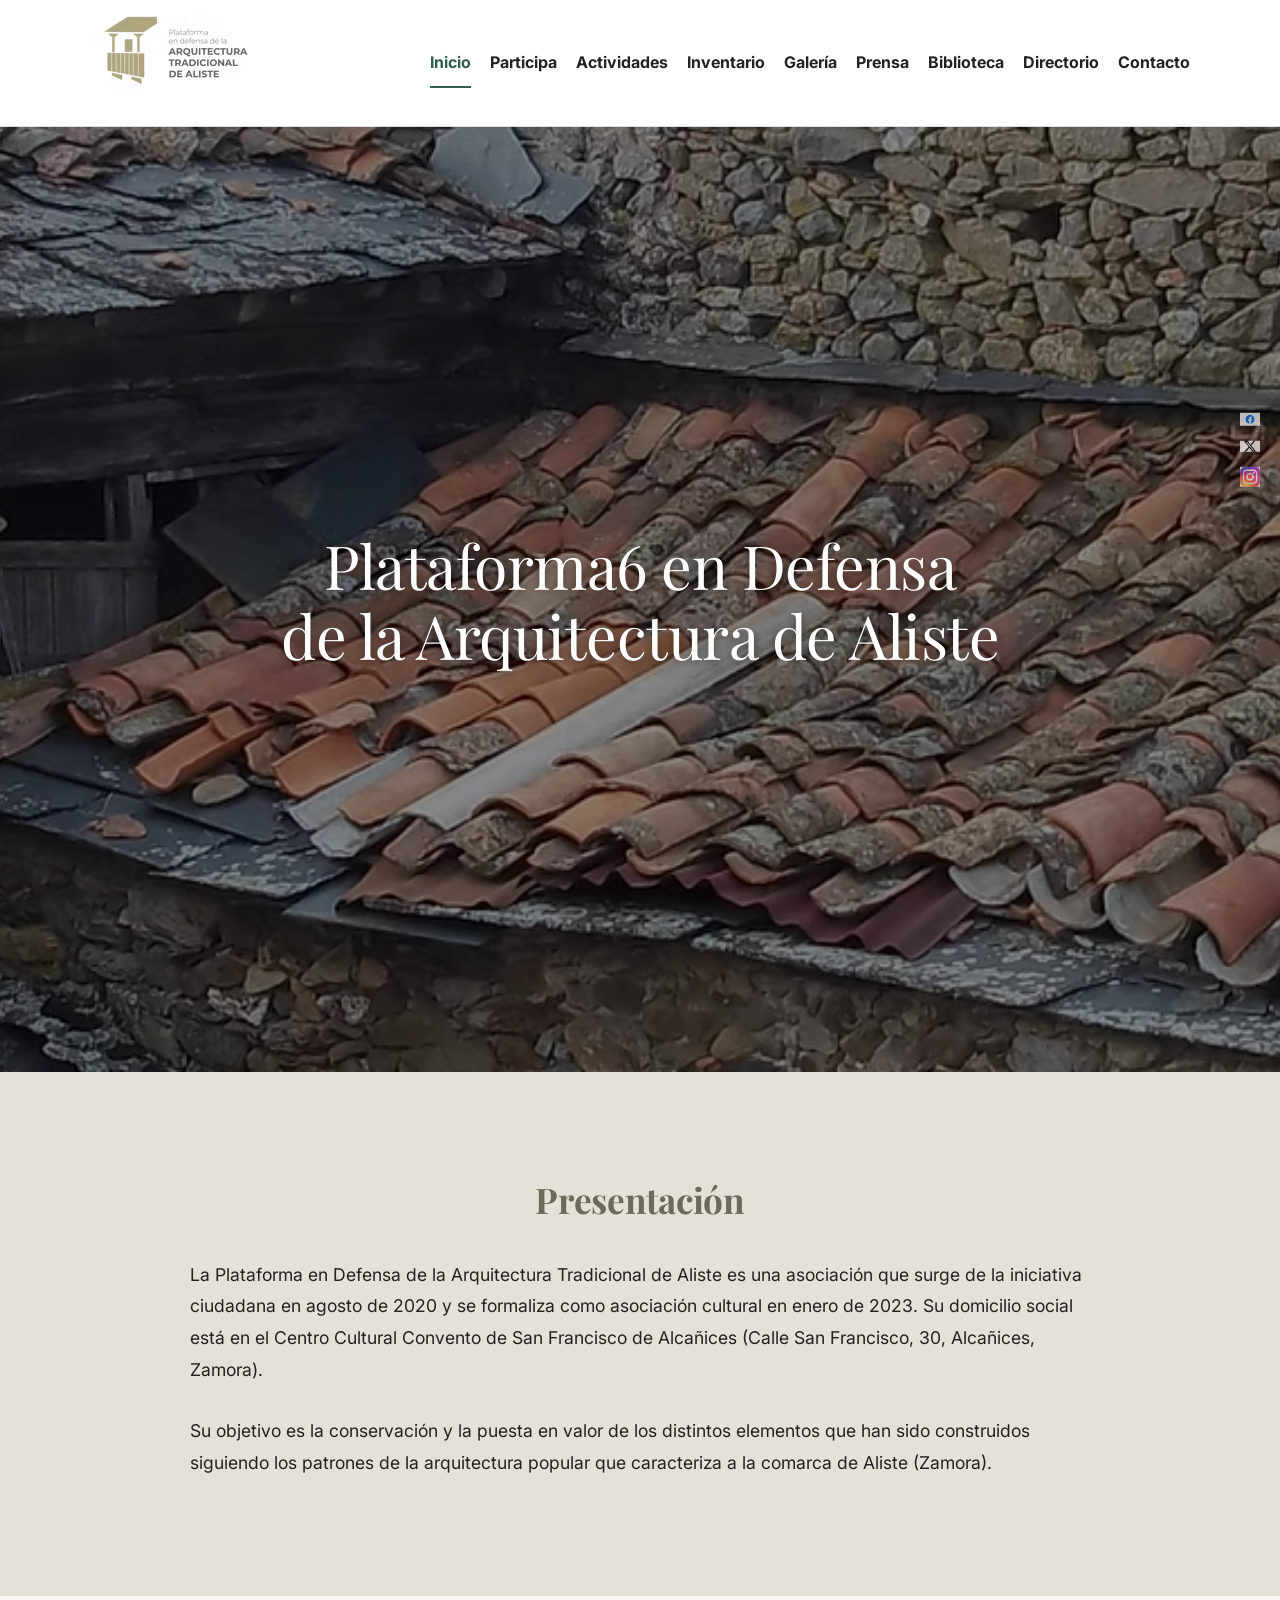
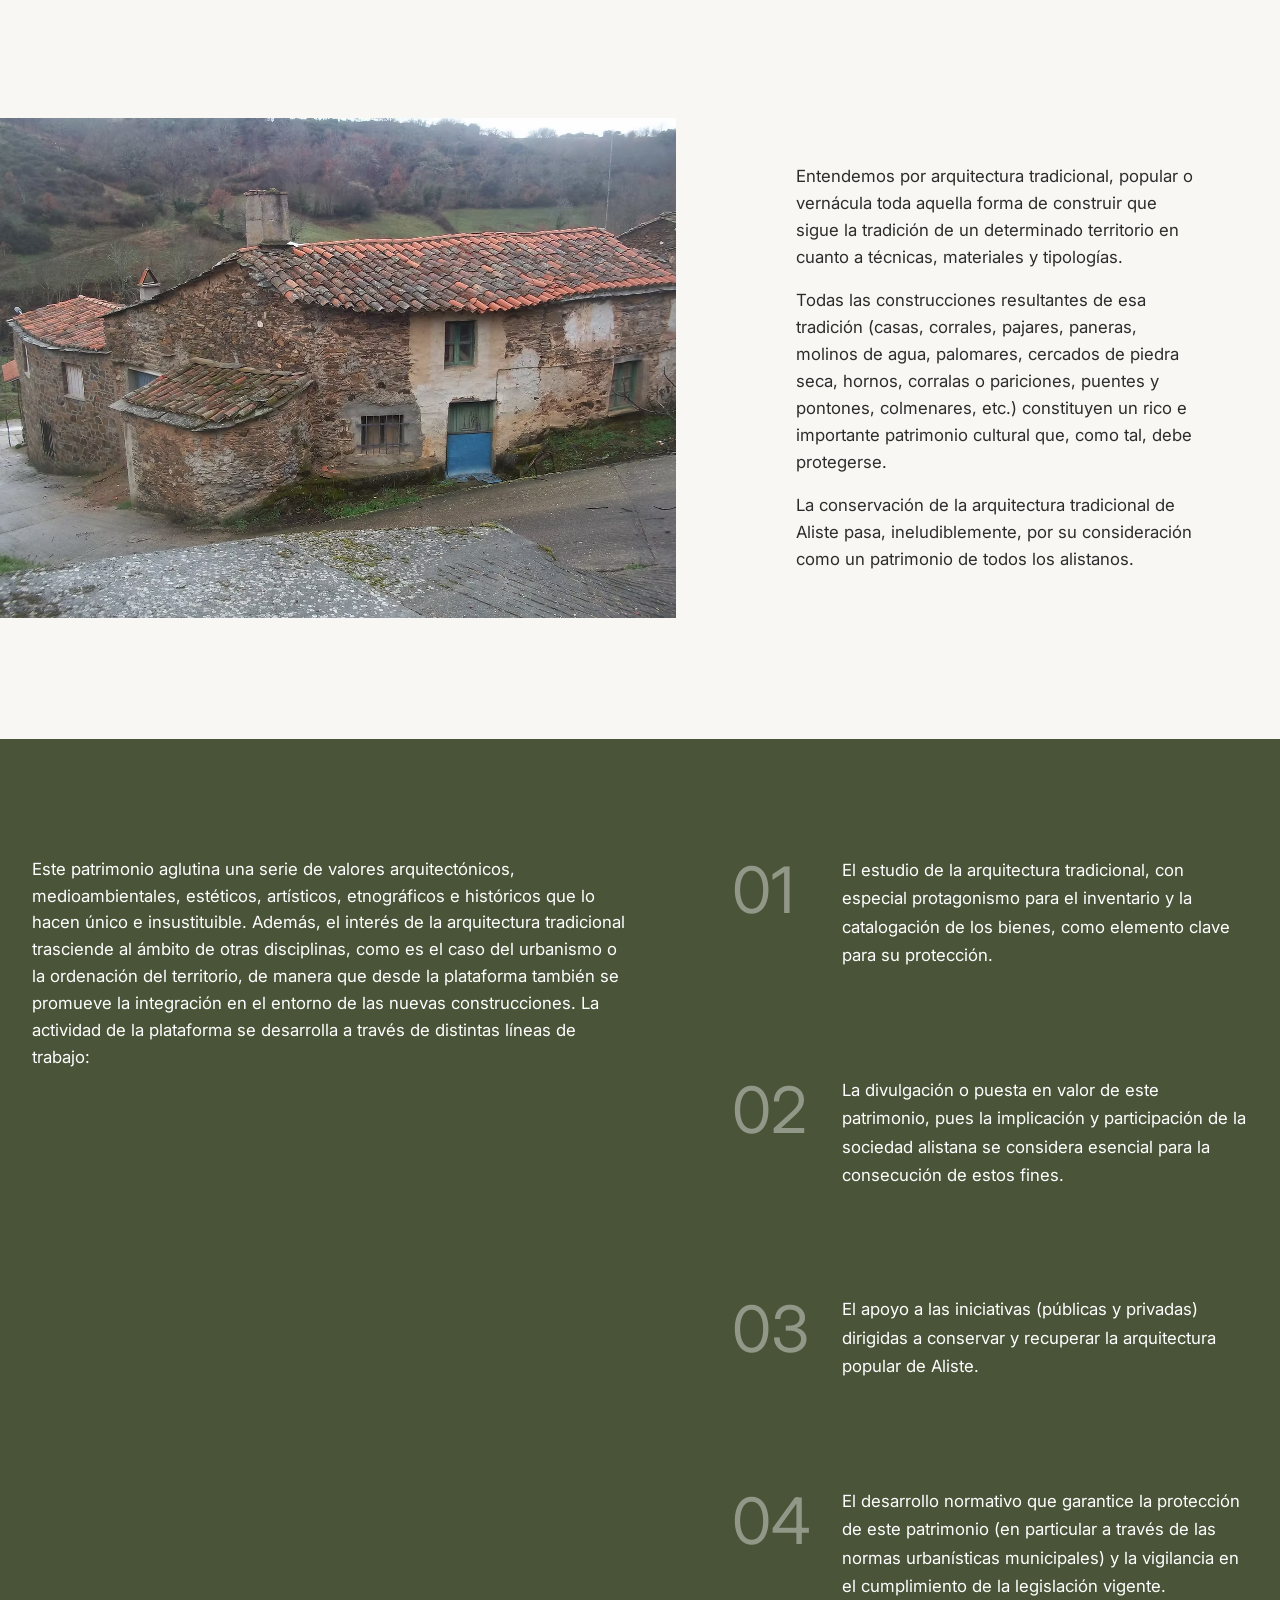
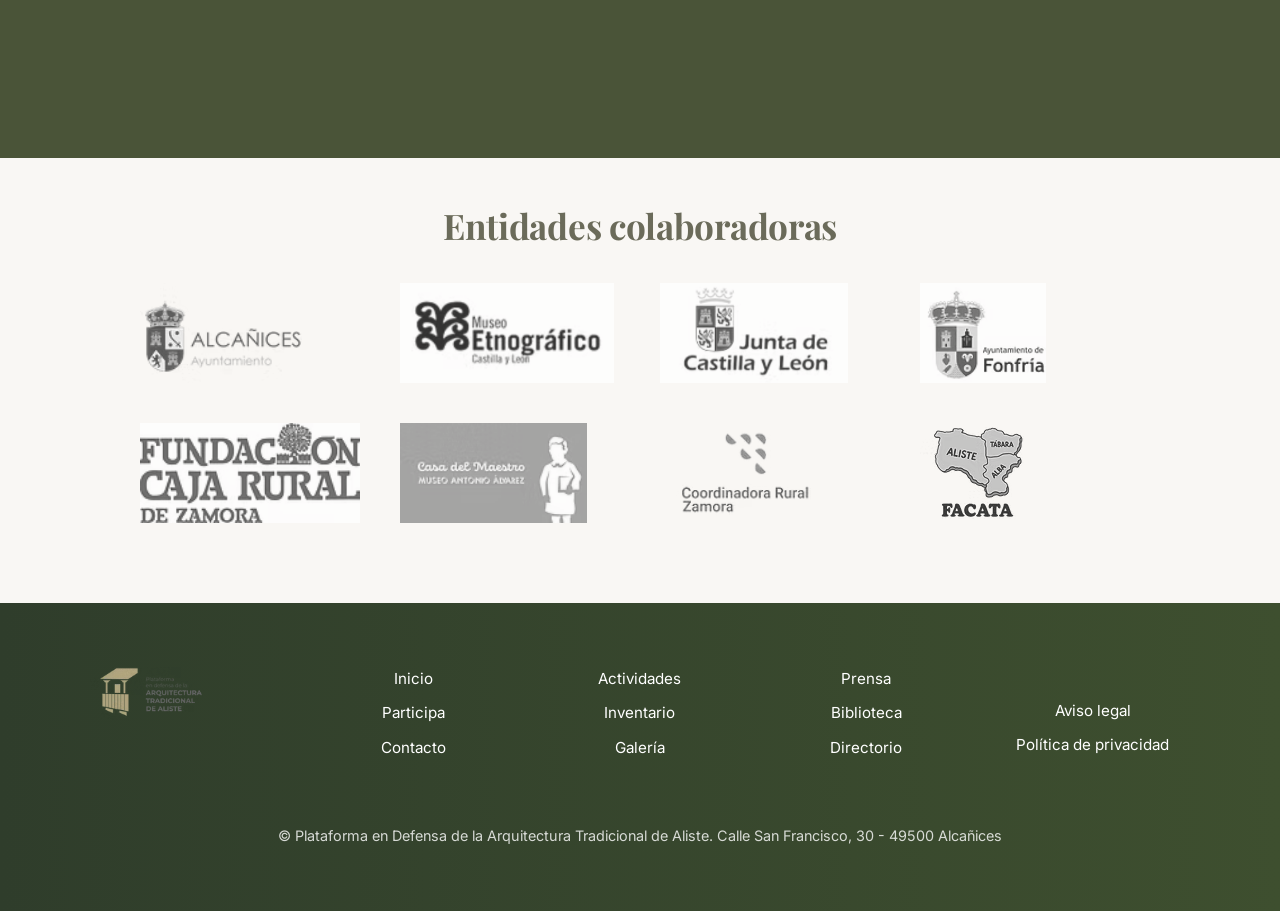
==== commit 73a2734a: "mejora2 movil (prueba6)" ====
--- a/index.html
+++ b/index.html
@@ -43,7 +43,7 @@
     <!-- HERO -->
 <section class="hero">
     <h1>
-        Plataforma en Defensa<br>
+        Plataforma6 en Defensa<br>
         de la Arquitectura de Aliste
     </h1>
 </section>
--- a/styles.css
+++ b/styles.css
@@ -481,7 +481,9 @@
     top: 0;
     left: 0;
     width: 100%;
-    height: 100vh;
+
+    height: -webkit-fill-available;
+    min-height: 100vh;
 
     background: white;
     z-index: 1002;
@@ -492,10 +494,10 @@
 
     pointer-events: none;
 
-    overflow-y: auto;
+    overflow-y: scroll;
     -webkit-overflow-scrolling: touch;
 
-    padding-top: 90px; /* 👈 deja espacio para header */
+    padding-top: 90px;
 }
 /* cuando está activo */
 nav.active {
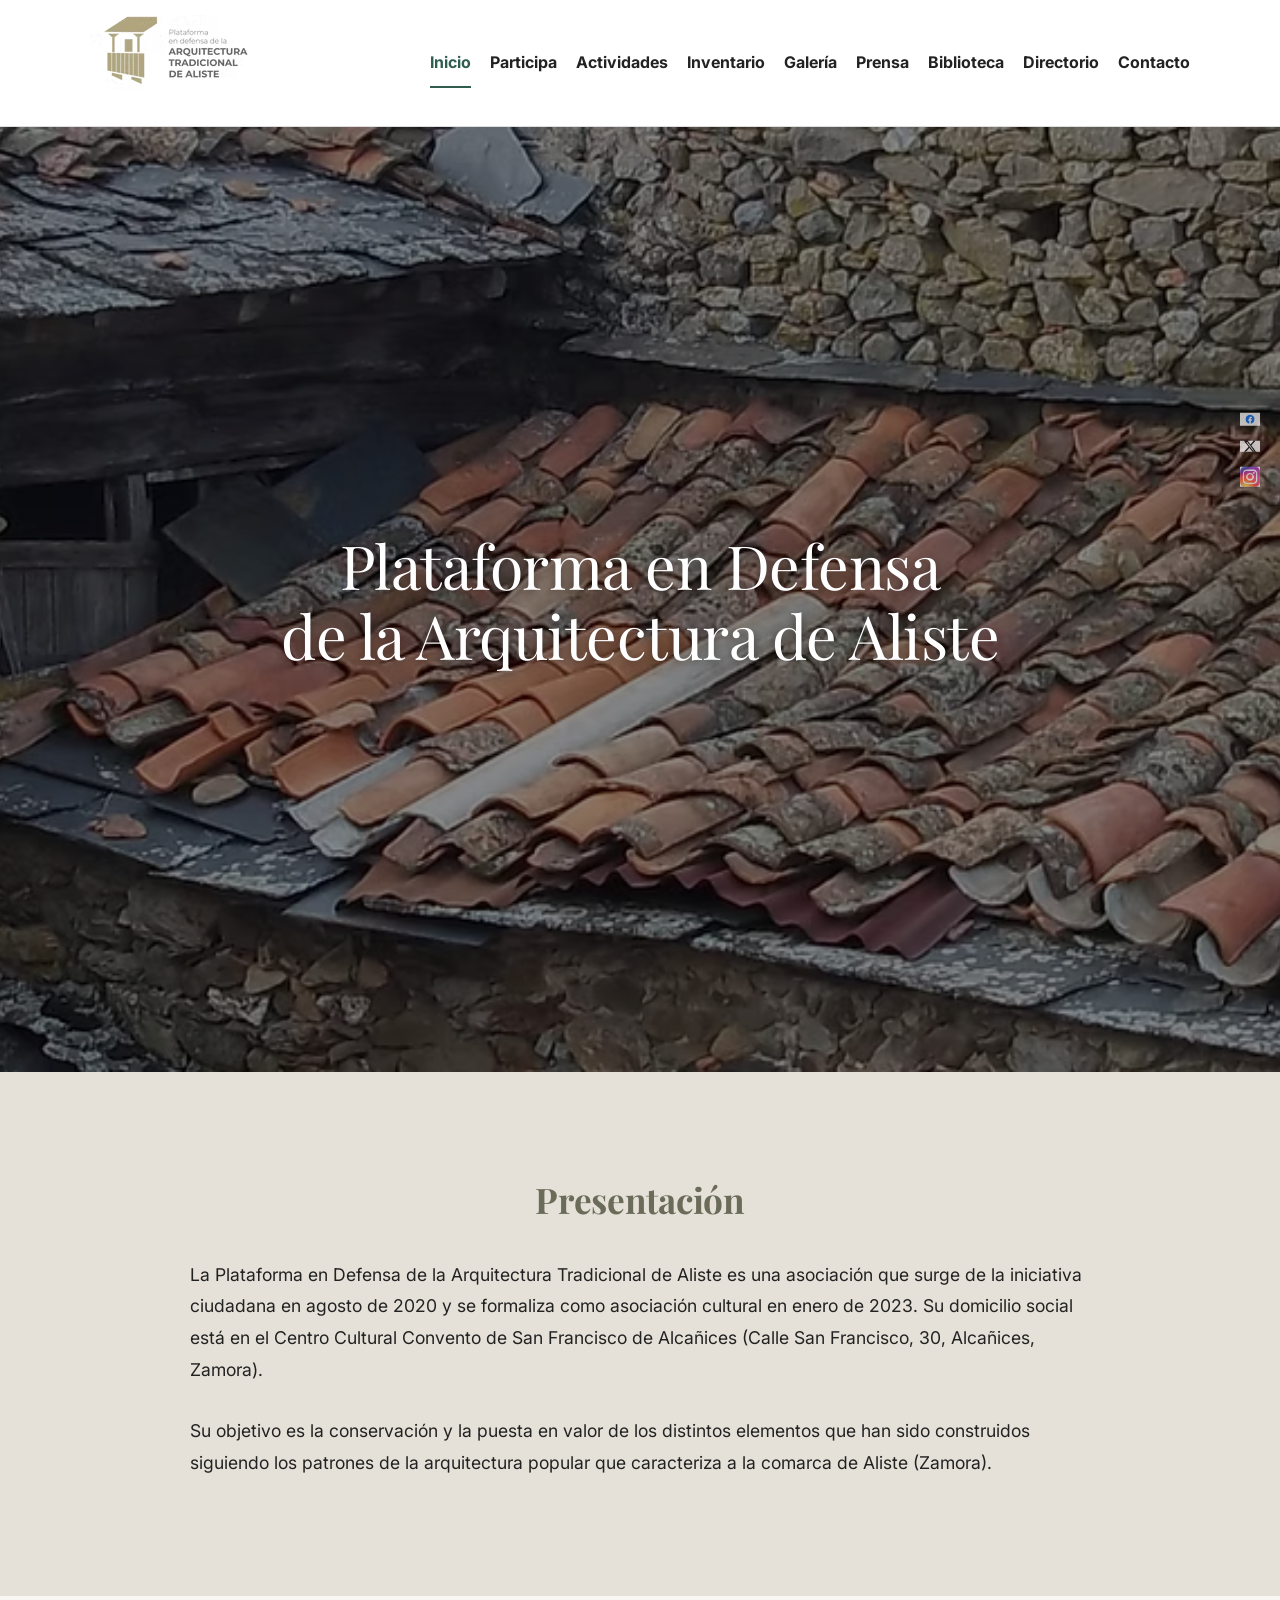
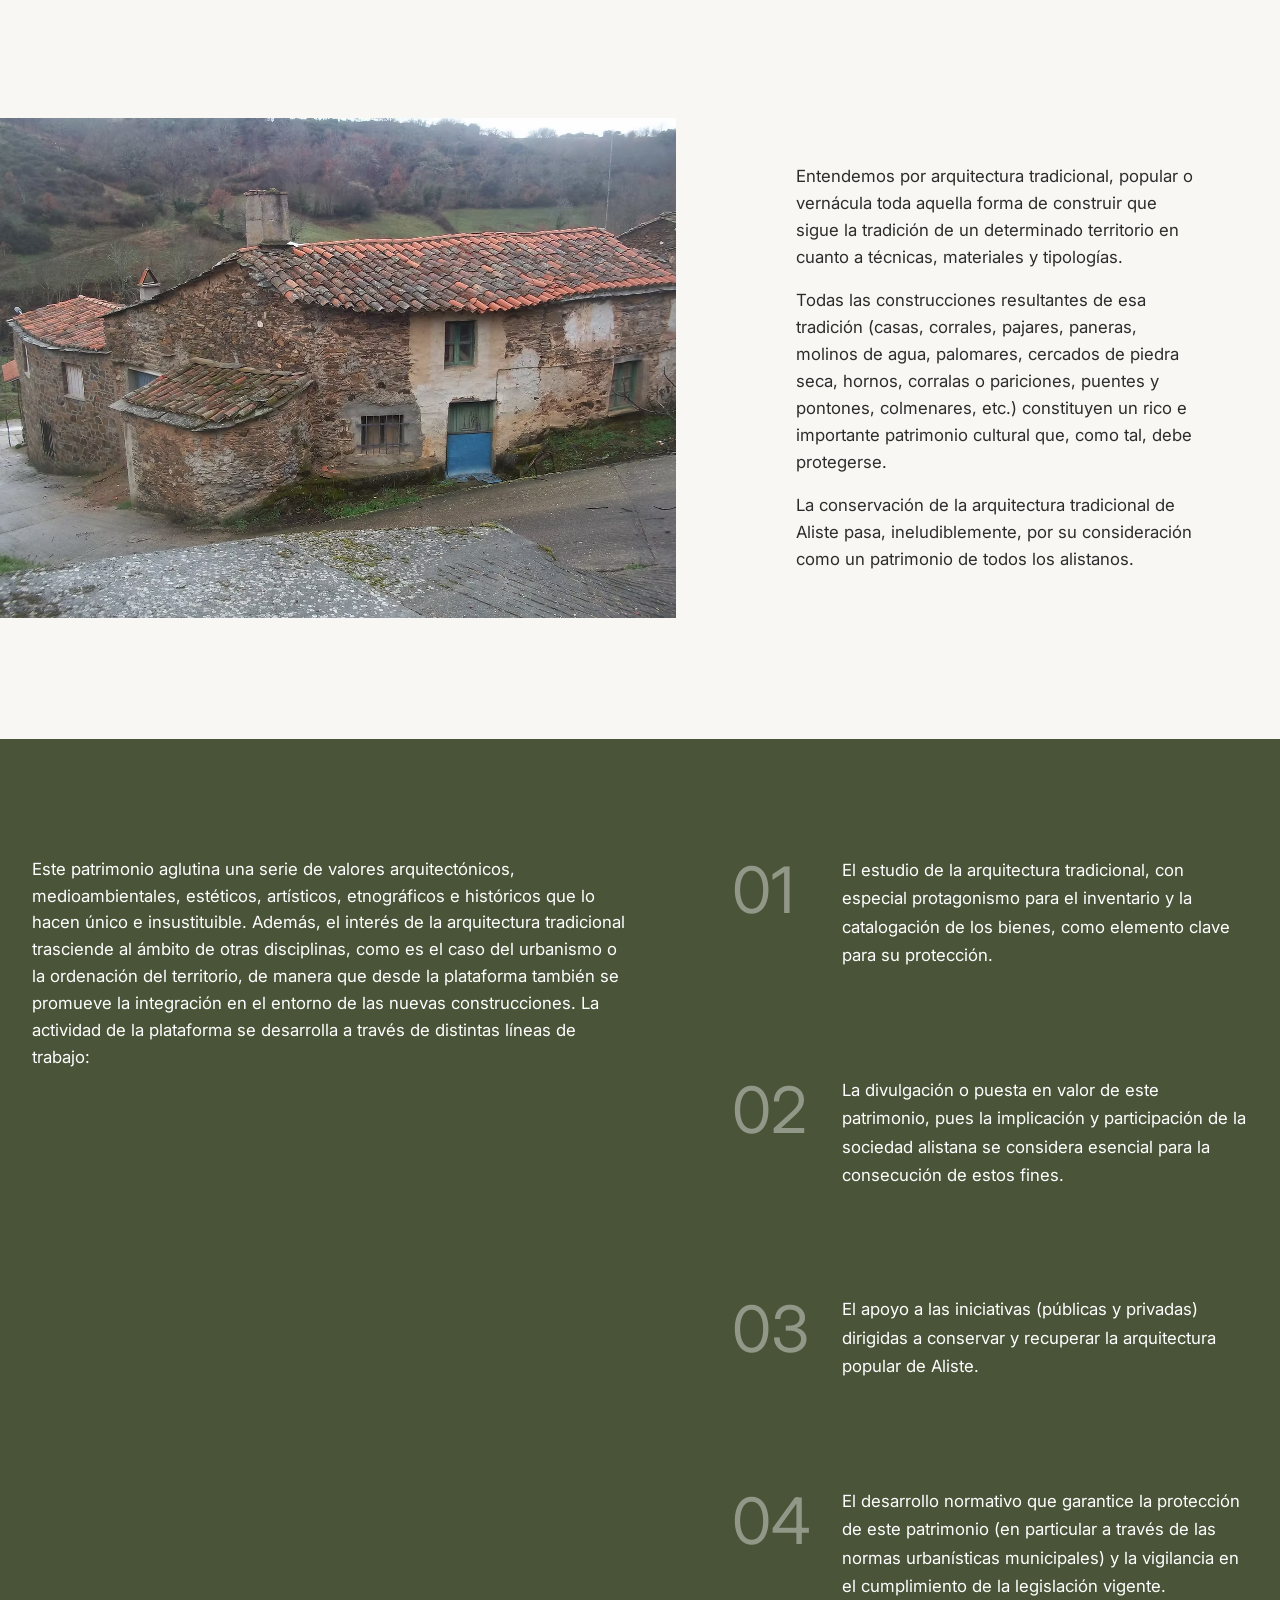
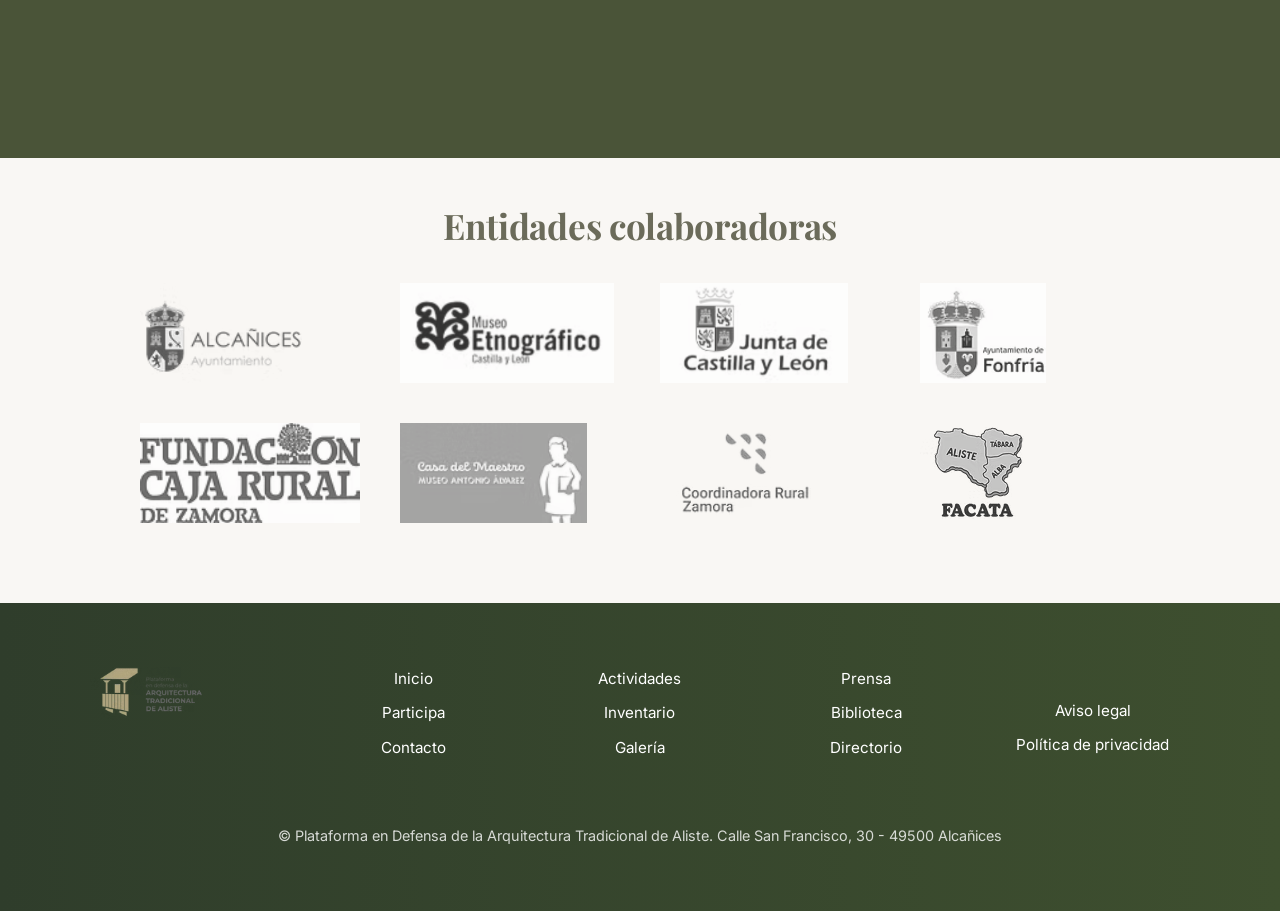
==== commit 6e39ae28: "ultima mejora movil?" ====
--- a/index.html
+++ b/index.html
@@ -43,7 +43,7 @@
     <!-- HERO -->
 <section class="hero">
     <h1>
-        Plataforma6 en Defensa<br>
+        Plataforma en Defensa<br>
         de la Arquitectura de Aliste
     </h1>
 </section>
--- a/styles.css
+++ b/styles.css
@@ -478,15 +478,13 @@
 /* ocultamos menú por defecto */
 nav {
     position: fixed;
-    top: 0;
-    left: 0;
-    width: 100%;
-
-    height: -webkit-fill-available;
-    min-height: 100vh;
+    inset: 0; /* 👈 sustituye top/left/width/height */
 
     background: white;
     z-index: 1002;
+
+    display: flex;
+    flex-direction: column;
 
     transform: translateY(-100%);
     opacity: 0;
@@ -494,11 +492,19 @@
 
     pointer-events: none;
 
-    overflow-y: scroll;
+    overflow-y: auto;
     -webkit-overflow-scrolling: touch;
 
-    padding-top: 90px;
-}
+    padding-top: 80px;
+    padding-bottom: 40px; /* 👈 CLAVE para no tapar con Safari */
+}
+
+nav::after {
+    content: "";
+    height: env(safe-area-inset-bottom);
+    display: block;
+}
+
 /* cuando está activo */
 nav.active {
     transform: translateY(0);
@@ -510,8 +516,8 @@
 nav a {
     display: block;
     width: 100%;
-    padding: 18px 20px;
-    font-size: 1.1rem;
+    padding: 16px 20px;
+    font-size: 1rem;
     border-bottom: 1px solid #eee;
 }
 
@@ -697,5 +703,6 @@
 
 body.menu-open {
     overflow: hidden;
-}
-
+    position: fixed;
+    width: 100%;
+}
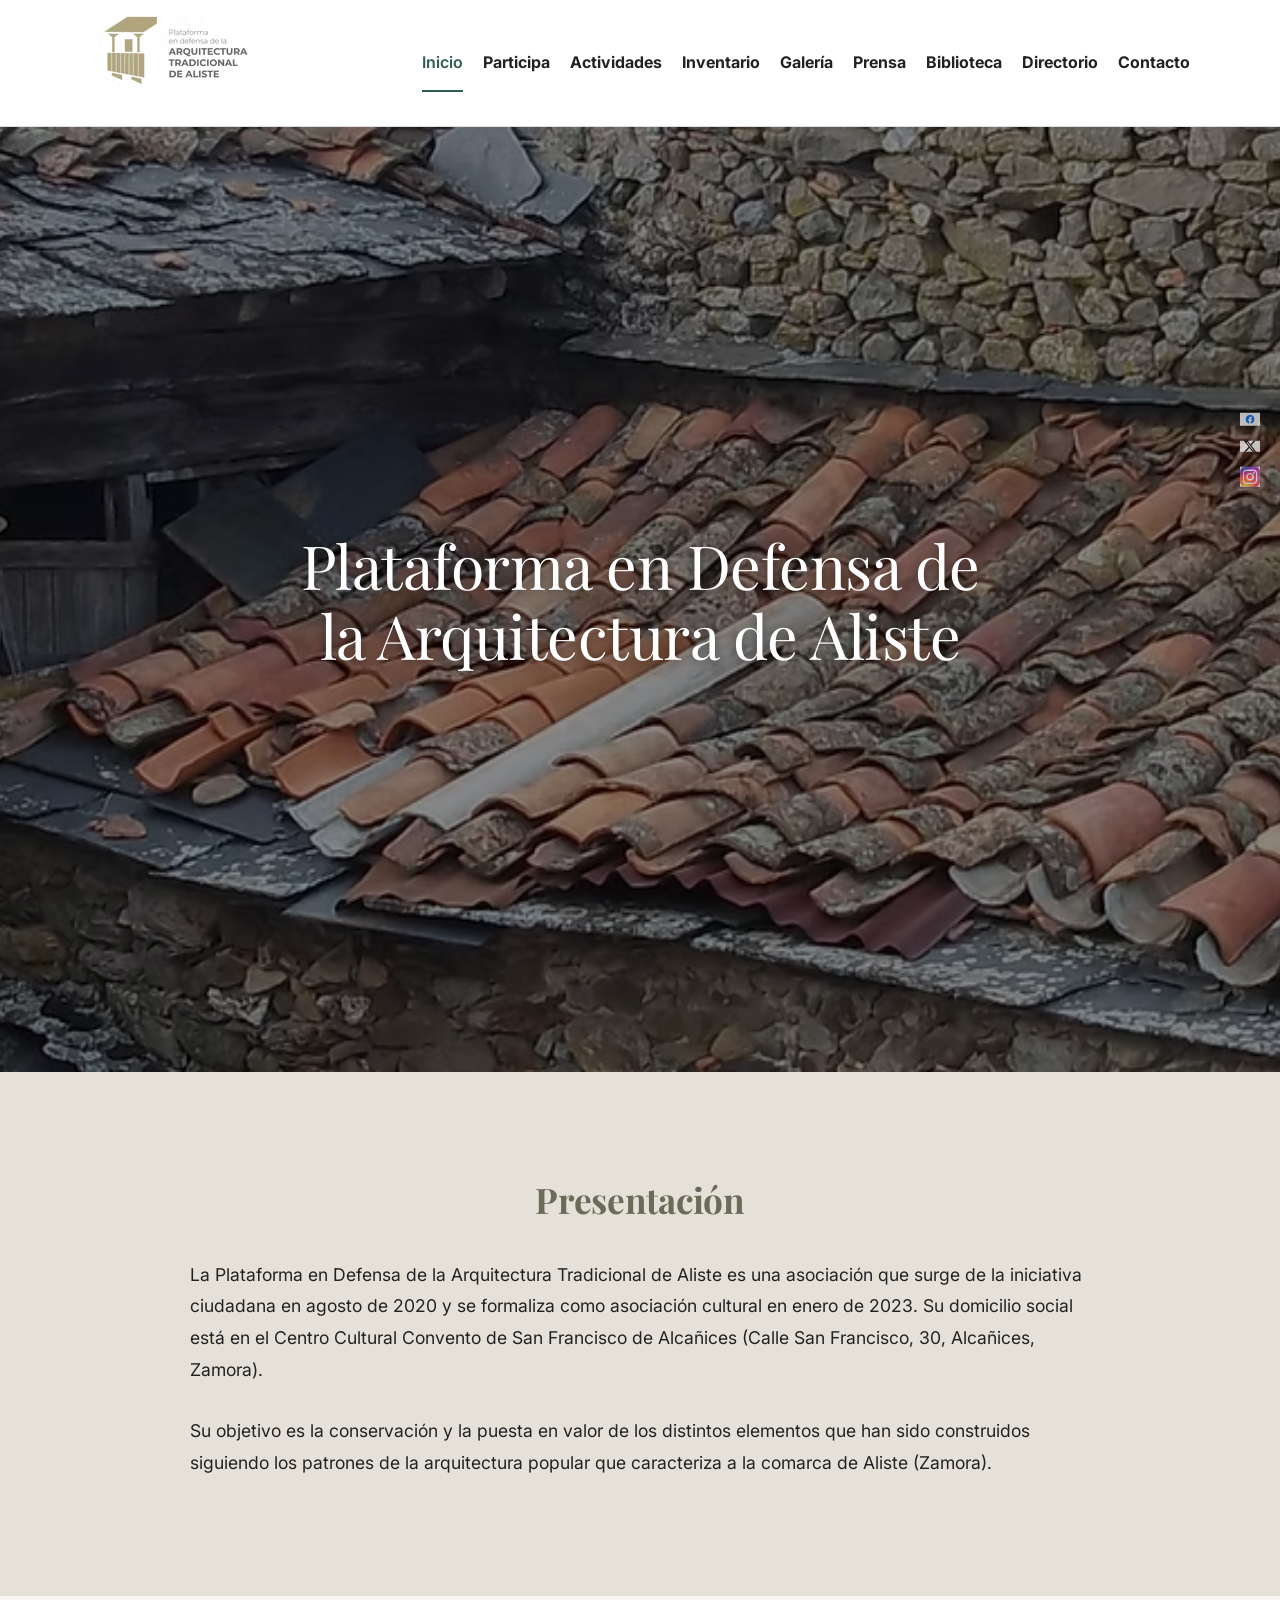
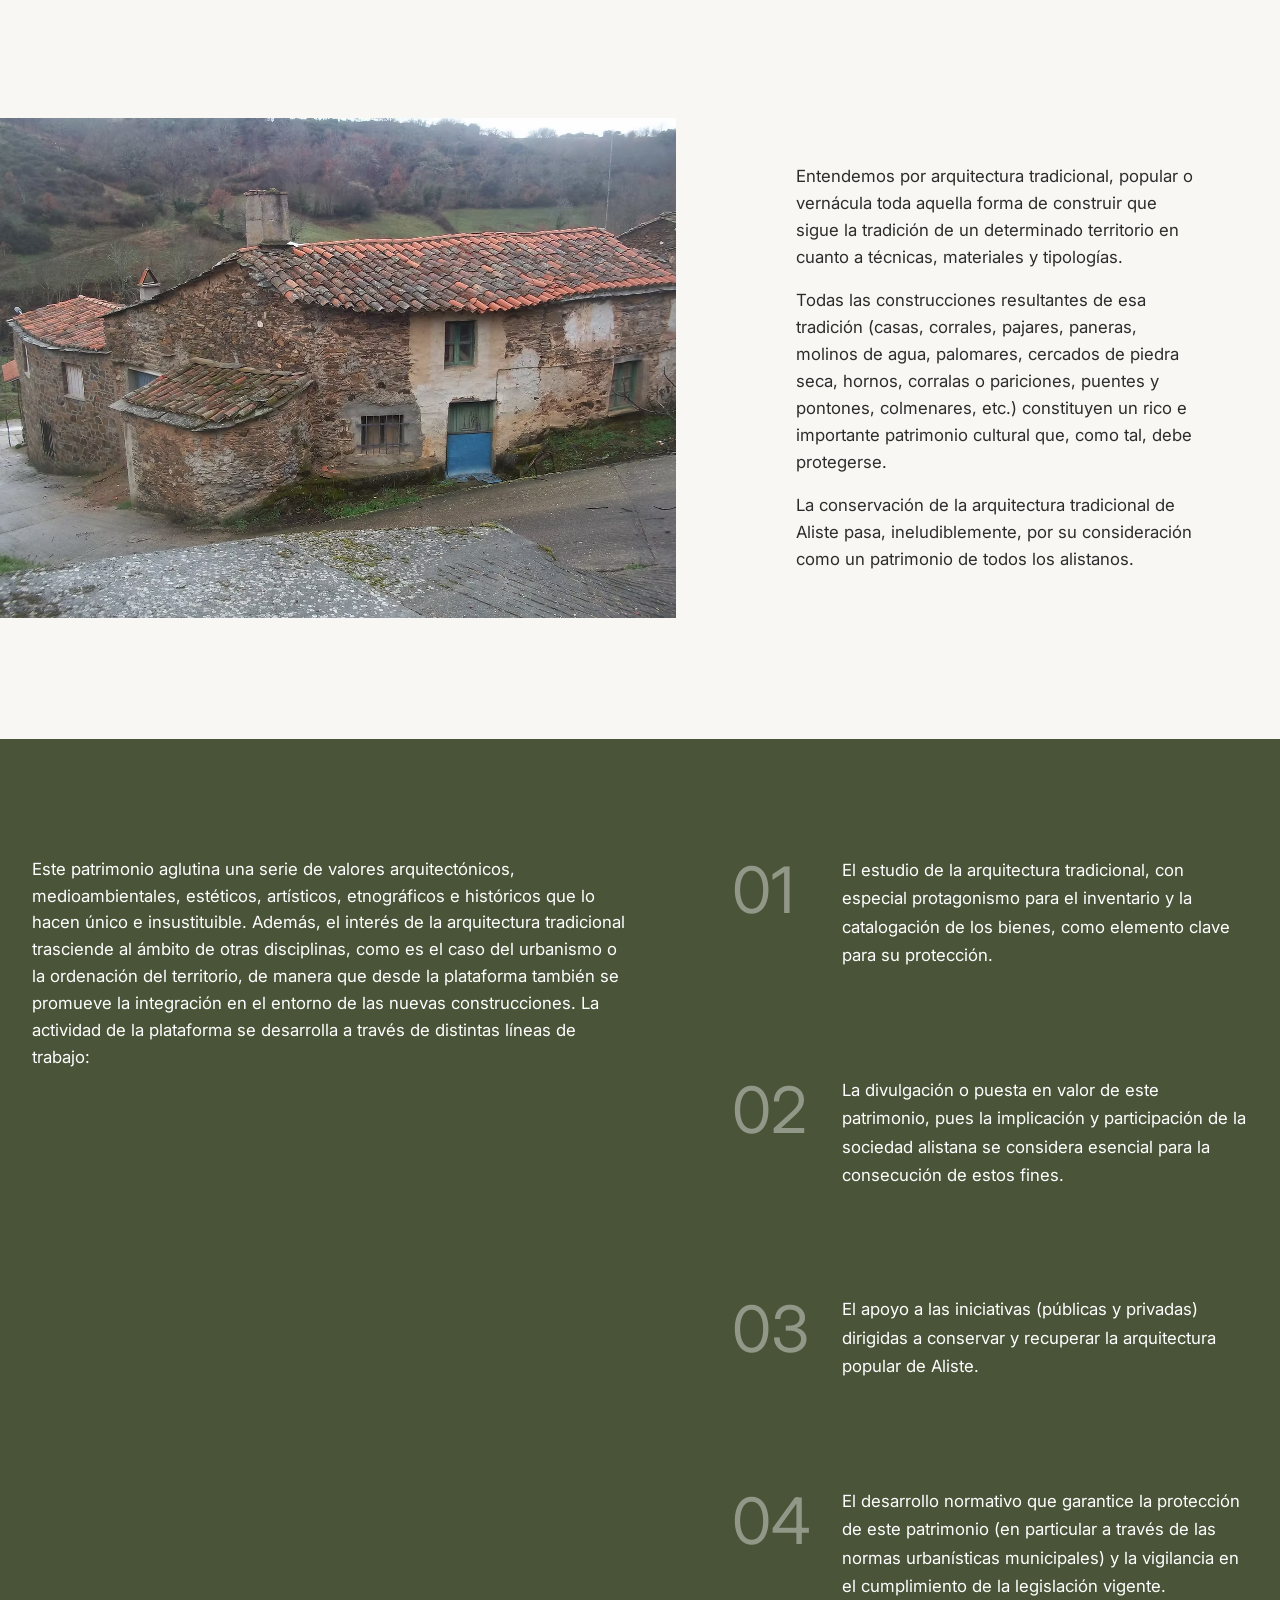
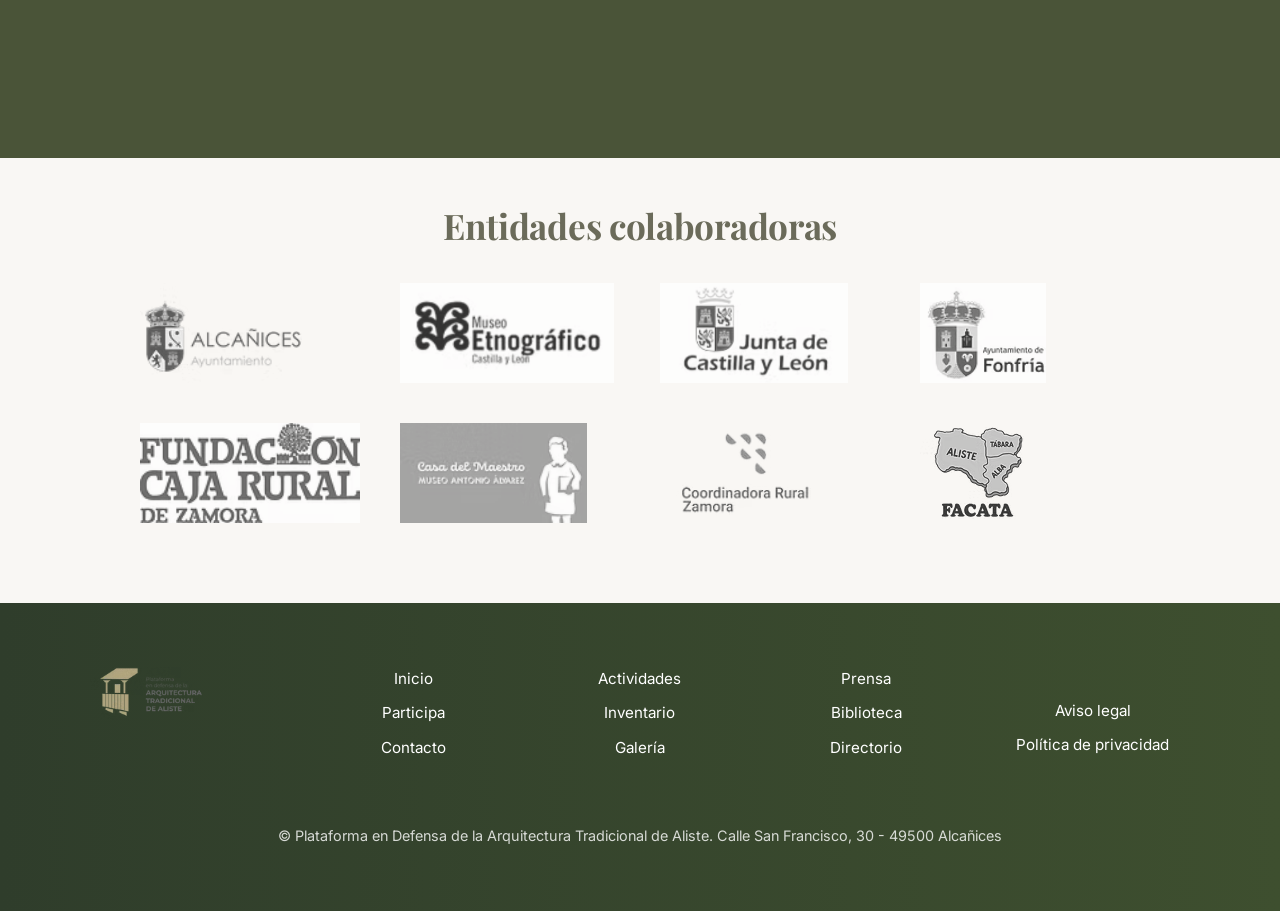
==== commit e7177cb9: "Primeras mejoras UX" ====
--- a/index.html
+++ b/index.html
@@ -3,6 +3,7 @@
 <head>
     <meta charset="UTF-8">
     <meta name="viewport" content="width=device-width, initial-scale=1.0">  <!-- 👈 AÑADIR -->
+    <meta name="format-detection" content="telephone=no">
     <title>Plataforma en Defensa de la Arquitectura Tradicional de Aliste</title>
     <link rel="stylesheet" href="styles.css">
     <link href="https://fonts.googleapis.com/css2?family=Inter&family=Playfair+Display&display=swap" rel="stylesheet">
@@ -43,8 +44,7 @@
     <!-- HERO -->
 <section class="hero">
     <h1>
-        Plataforma en Defensa<br>
-        de la Arquitectura de Aliste
+        Plataforma en Defensa de la Arquitectura de Aliste
     </h1>
 </section>
 
@@ -70,7 +70,7 @@
 <section class="bloque-doble">
 
     <div class="bloque-imagen">
-        <img src="images/tejado.avif" alt="">
+        <img src="images/tejado.avif" alt="" alt="" loading="lazy">
     </div>
 
     <div class="bloque-texto">
@@ -149,28 +149,28 @@
 
         <div class="logos">
             <a href="https://www.alcanices.es" target="_blank">
-            <img src="images/Ayto-Alcanices.avif" alt="Ayuntamiento de Alcañices">
-            </a>
-            <a href="https://www.alcanices.es" target="_blank">
-                <img src="images/Muse-etno.png" alt="Museo Etnográfico">
+            <img src="images/Ayto-Alcanices.avif" alt="Ayuntamiento de Alcañices" alt="" loading="lazy">
+            </a>
+            <a href="https://www.alcanices.es" target="_blank">
+                <img src="images/Muse-etno.png" alt="Museo Etnográfico" alt="" loading="lazy">
              </a>
             <a href="https://www.alcanices.es" target="_blank">
-                <img src="images/Jcyl.png" alt="Junta de Castilla y León">
-            </a>
-            <a href="https://www.alcanices.es" target="_blank">
-                <img src="images/Ayto-Fonfria.avif" alt="Ayuntamiento de Fonfría">
-            </a>
-            <a href="https://www.alcanices.es" target="_blank">
-                <img src="images/FUNDACION CAJA RURAL ZAMORA LETRA VERDE.avif" alt="Fundación Caja Rural de Zamora">
-            </a>
-            <a href="https://www.alcanices.es" target="_blank">
-                <img src="images/Logo Casa del Maestro.avif" alt="Casa del Maestro">
-            </a>
-            <a href="https://www.alcanices.es" target="_blank">
-                <img src="images/Logo Coordinadora Rural.avif" alt="Coordinadora Rural Zamora">
-            </a>
-            <a href="https://www.alcanices.es" target="_blank">
-                <img src="images/Logo FACATA.avif" alt="FACATA">
+                <img src="images/Jcyl.png" alt="Junta de Castilla y León" alt="" loading="lazy">
+            </a>
+            <a href="https://www.alcanices.es" target="_blank">
+                <img src="images/Ayto-Fonfria.avif" alt="Ayuntamiento de Fonfría" alt="" loading="lazy">
+            </a>
+            <a href="https://www.alcanices.es" target="_blank">
+                <img src="images/FUNDACION CAJA RURAL ZAMORA LETRA VERDE.avif" alt="Fundación Caja Rural de Zamora" alt="" loading="lazy">
+            </a>
+            <a href="https://www.alcanices.es" target="_blank">
+                <img src="images/Logo Casa del Maestro.avif" alt="Casa del Maestro" alt="" loading="lazy">
+            </a>
+            <a href="https://www.alcanices.es" target="_blank">
+                <img src="images/Logo Coordinadora Rural.avif" alt="Coordinadora Rural Zamora" alt="" loading="lazy">
+            </a>
+            <a href="https://www.alcanices.es" target="_blank">
+                <img src="images/Logo FACATA.avif" alt="FACATA" alt="" loading="lazy">
             </a>
         </div>
     </section>
@@ -184,7 +184,7 @@
         <!-- Logo -->
         <div class="footer-col">
             <a href="index.html" class="footer-logo">
-                <img src="images/Logo-300x300.avif" alt="Aliste Arquitectura">
+                <img src="images/Logo-300x300.avif" alt="Aliste Arquitectura" alt="" loading="lazy">
             </a>
         </div>
 
--- a/styles.css
+++ b/styles.css
@@ -13,6 +13,11 @@
 
 nav a.active {
     color: var(--color-primary);
+    font-weight: 600;
+}
+
+nav a.active::after {
+    width: 100%;
 }
 
 .container {
@@ -83,7 +88,8 @@
 
     letter-spacing: -0.5px;
 
-    max-width: 850px;
+    max-width: 700px;
+    padding: 0 20px;
     margin: 0 auto;
     text-shadow: 0 2px 10px rgba(0,0,0,0.4);
     text-align: center;
@@ -99,12 +105,16 @@
 /* MENÚ */
 
 nav a {
-    margin-left: 15px;
+    margin-left: 20px;
     text-decoration: none;
     color: var(--color-text);
     font-weight: bold;
     position: relative;
     padding: 12px 0;
+}
+
+nav a:first-child {
+    margin-left: 0;
 }
 
 nav a::after {
@@ -115,10 +125,12 @@
     width: 0;
     height: 2px;
     background: var(--color-primary);
-    transition: width 0.3s;
-}
-
-nav a:hover::after,
+    transition: width 0.25s ease;
+}
+
+nav a:hover::after {
+    width: 100%;
+}
 nav a.active::after {
     width: 100%;
 }
@@ -135,7 +147,16 @@
     text-align: center;
     padding: 20px;
     margin-top: 40px;
-}
+    -webkit-text-size-adjust: 100%;
+}
+footer * {
+    color: inherit;
+}
+footer a {
+    color: inherit;
+    text-decoration: none;
+}
+
 
 #colaboradores {
     text-align: center;
@@ -453,7 +474,7 @@
 
     .hero h1 {
         font-size: 1.9rem;         /* más equilibrado */
-        line-height: 1.25;
+        line-height: 1.3;
         text-align: center;
     }
 
@@ -519,6 +540,7 @@
     padding: 16px 20px;
     font-size: 1rem;
     border-bottom: 1px solid #eee;
+    transition: background 0.2s ease, color 0.2s ease;
 }
 
 
@@ -643,6 +665,11 @@
 
 }
 
+nav {
+    display: flex;
+    align-items: center;
+}
+
 
 .menu-toggle span {
     position: absolute;
@@ -692,11 +719,6 @@
     pointer-events: auto;
 }
 
-
-nav {
-    z-index: 1002;
-}
-
 nav a:active {
     background: #f2f2f2;
 }
@@ -706,3 +728,12 @@
     position: fixed;
     width: 100%;
 }
+
+html {
+    scroll-behavior: smooth;
+}
+
+* {
+    -webkit-tap-highlight-color: transparent;
+}
+
